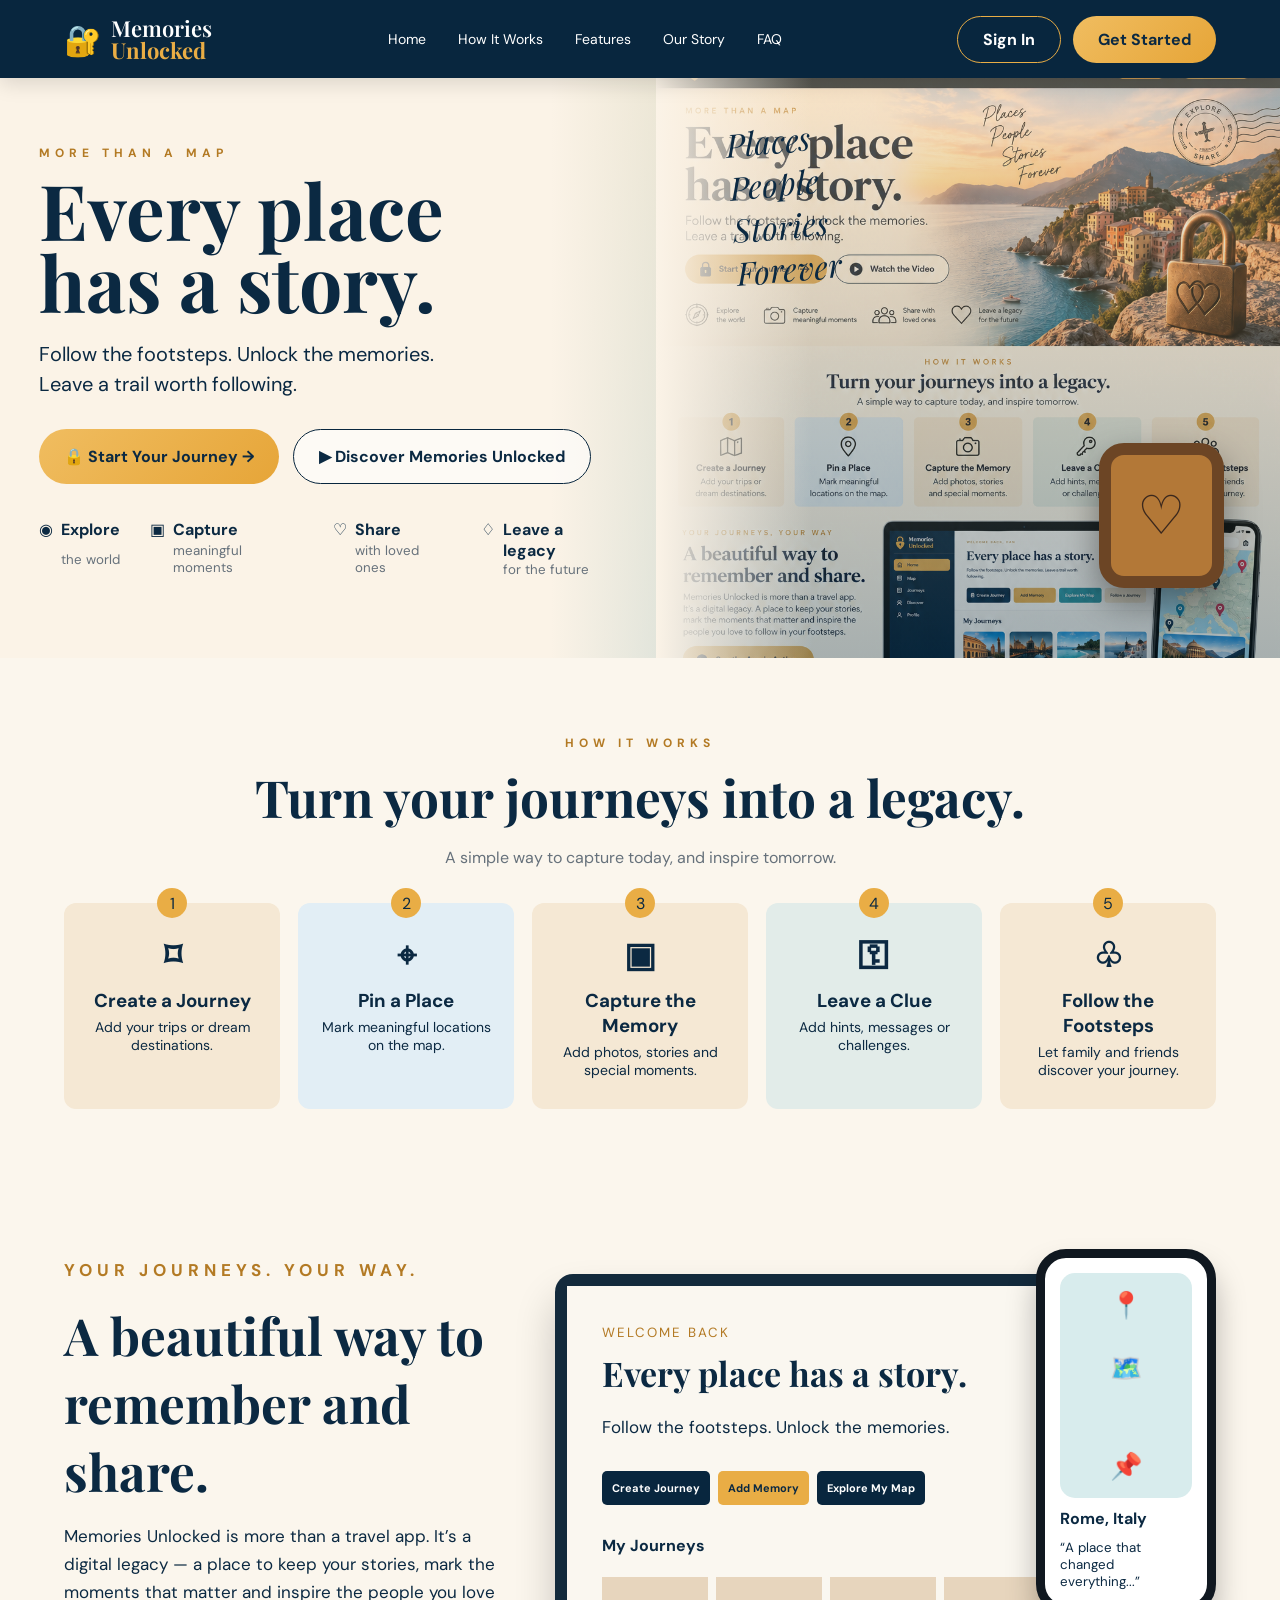
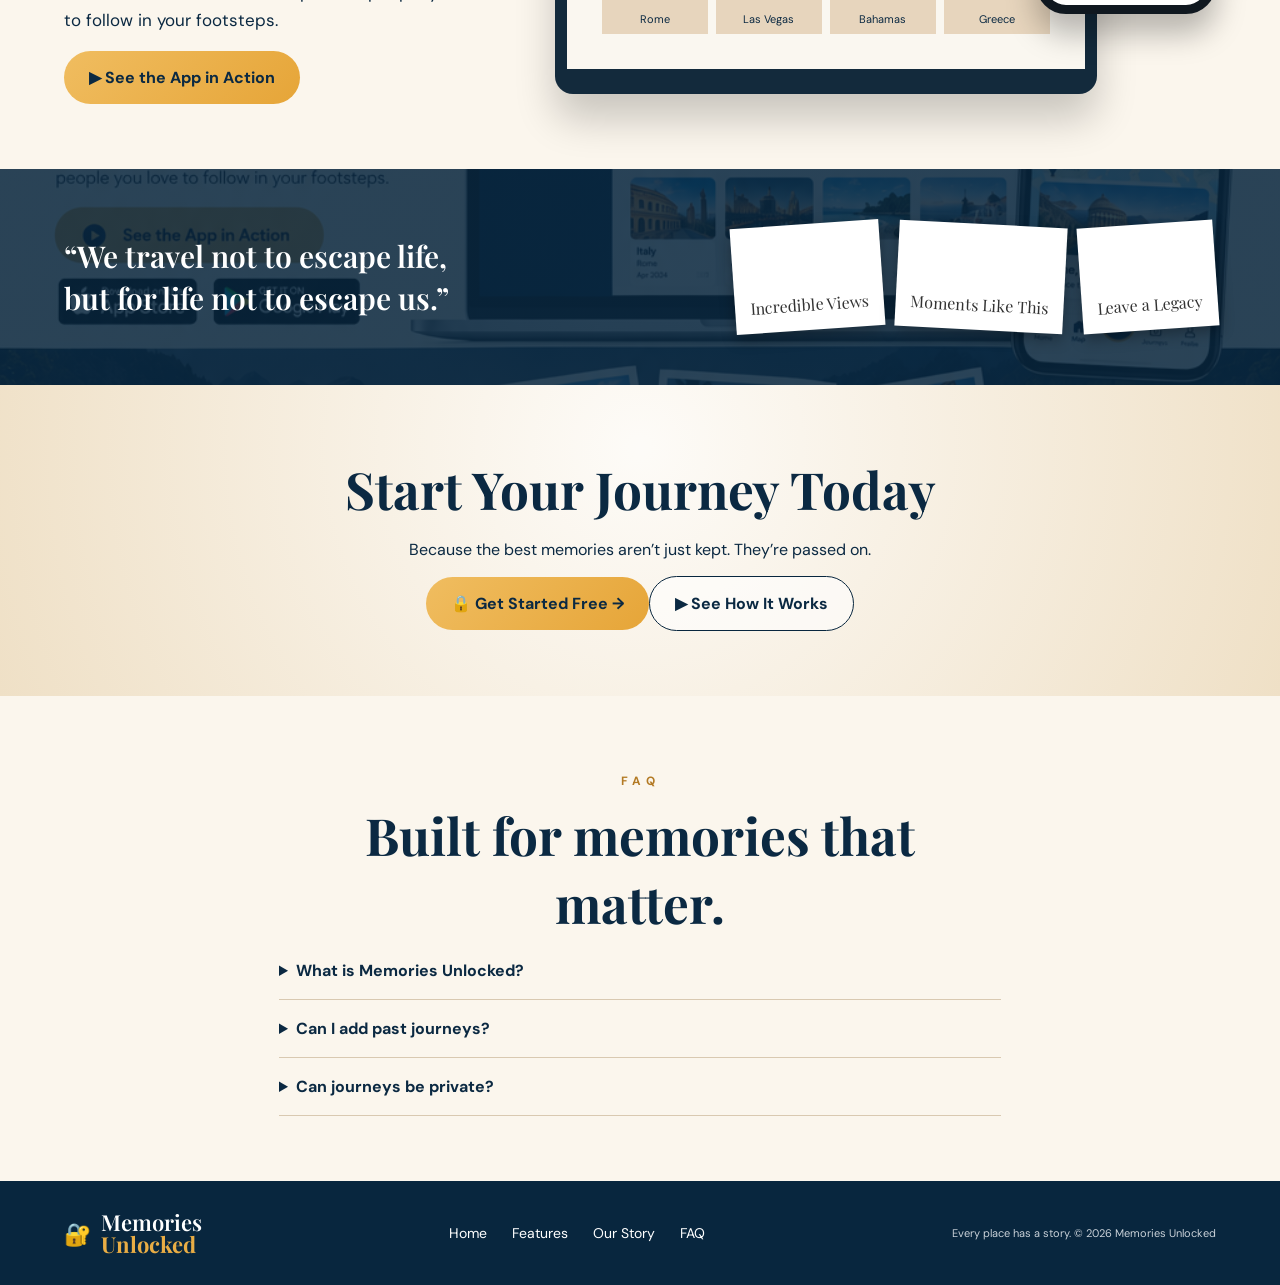
==== index.html @ 0fbb4938 "Restore stable website while final redesign is rebuilt safely" ====
<!doctype html><html lang="en"><head><meta charset="utf-8"><meta name="viewport" content="width=device-width,initial-scale=1"><title>Memories Unlocked — Every place has a story</title><meta name="description" content="Turn journeys into a legacy. Pin meaningful places, preserve memories and leave a trail worth following."><link rel="preconnect" href="https://fonts.googleapis.com"><link rel="preconnect" href="https://fonts.gstatic.com" crossorigin><link href="https://fonts.googleapis.com/css2?family=DM+Sans:wght@400;500;600;700&family=Playfair+Display:wght@600;700&display=swap" rel="stylesheet"><link rel="stylesheet" href="styles.css"></head><body>
<header><a class="brand" href="#home"><span class="lock">🔐</span><span>Memories <b>Unlocked</b></span></a><button class="menu" aria-label="Open menu">☰</button><nav><a href="#home">Home</a><a href="#how">How It Works</a><a href="#features">Features</a><a href="#story">Our Story</a><a href="#faq">FAQ</a></nav><div class="actions"><a class="btn ghost" href="https://memories-unlocked.vercel.app/">Sign In</a><a class="btn gold" href="https://memories-unlocked.vercel.app/">Get Started</a></div></header>
<main id="home"><section class="hero"><div class="heroCopy"><p class="eyebrow">MORE THAN A MAP</p><h1>Every place<br>has a story.</h1><p class="lead">Follow the footsteps. Unlock the memories.<br>Leave a trail worth following.</p><div class="heroBtns"><a class="btn gold big" href="https://memories-unlocked.vercel.app/">🔒 Start Your Journey →</a><a class="btn light big" href="#how">▶ Discover Memories Unlocked</a></div><div class="benefits"><span>◉ <b>Explore</b><small>the world</small></span><span>▣ <b>Capture</b><small>meaningful moments</small></span><span>♡ <b>Share</b><small>with loved ones</small></span><span>♢ <b>Leave a legacy</b><small>for the future</small></span></div></div><div class="heroVisual"><div class="script">Places<br>People<br>Stories<br>Forever</div><div class="padlock">♡</div></div></section>
<section id="how" class="section how"><p class="eyebrow">HOW IT WORKS</p><h2>Turn your journeys into a legacy.</h2><p class="sub">A simple way to capture today, and inspire tomorrow.</p><div class="steps"><article><i>1</i><strong>⌑</strong><h3>Create a Journey</h3><p>Add your trips or dream destinations.</p></article><article><i>2</i><strong>⌖</strong><h3>Pin a Place</h3><p>Mark meaningful locations on the map.</p></article><article><i>3</i><strong>▣</strong><h3>Capture the Memory</h3><p>Add photos, stories and special moments.</p></article><article><i>4</i><strong>⚿</strong><h3>Leave a Clue</h3><p>Add hints, messages or challenges.</p></article><article><i>5</i><strong>♧</strong><h3>Follow the Footsteps</h3><p>Let family and friends discover your journey.</p></article></div></section>
<section id="features" class="section showcase"><div><p class="eyebrow">YOUR JOURNEYS. YOUR WAY.</p><h2>A beautiful way to<br>remember and share.</h2><p>Memories Unlocked is more than a travel app. It’s a digital legacy — a place to keep your stories, mark the moments that matter and inspire the people you love to follow in your footsteps.</p><a class="btn gold big" href="https://memories-unlocked.vercel.app/">▶ See the App in Action</a></div><div class="devices" id="app"><div class="laptop"><div class="screen"><small>WELCOME BACK</small><h3>Every place has a story.</h3><p>Follow the footsteps. Unlock the memories.</p><div class="quick"><b>Create Journey</b><b>Add Memory</b><b>Explore My Map</b></div><h4>My Journeys</h4><div class="journeys"><span>Rome</span><span>Las Vegas</span><span>Bahamas</span><span>Greece</span></div></div></div><div class="phone"><div class="map">📍<br><span>🗺️</span><br>📌</div><b>Rome, Italy</b><small>“A place that changed everything...”</small></div></div></section>
<section id="story" class="quote"><blockquote>“We travel not to escape life,<br>but for life not to escape us.”</blockquote><div class="polaroids"><span>Incredible Views</span><span>Moments Like This</span><span>Leave a Legacy</span></div></section>
<section id="start" class="section final"><h2>Start Your Journey Today</h2><p>Because the best memories aren’t just kept. They’re passed on.</p><div><a class="btn gold big" href="https://memories-unlocked.vercel.app/">🔒 Get Started Free →</a><a class="btn light big" href="#how">▶ See How It Works</a></div></section>
<section id="faq" class="section faq"><p class="eyebrow">FAQ</p><h2>Built for memories that matter.</h2><details><summary>What is Memories Unlocked?</summary><p>A digital legacy and travel-memory experience for recording journeys, meaningful locations, stories and clues that loved ones can follow later.</p></details><details><summary>Can I add past journeys?</summary><p>Yes. The product is being designed to let you backdate journeys and preserve memories from places you have already visited.</p></details><details><summary>Can journeys be private?</summary><p>Privacy and family sharing are part of the product roadmap, with private, shared and legacy journeys planned.</p></details></section></main>
<footer><a class="brand" href="#home"><span>🔐</span><span>Memories <b>Unlocked</b></span></a><div><a href="#home">Home</a><a href="#features">Features</a><a href="#story">Our Story</a><a href="#faq">FAQ</a></div><small>Every place has a story. © 2026 Memories Unlocked</small></footer><script src="script.js"></script></body></html>
---- styles.css ----
:root{--navy:#08263e;--navy2:#061c2e;--gold:#e9ad45;--cream:#fbf6ed;--ink:#0b2942;--muted:#66717b}*{box-sizing:border-box}html{scroll-behavior:smooth}body{margin:0;font-family:'DM Sans',sans-serif;color:var(--ink);background:var(--cream)}header{height:78px;background:var(--navy);color:white;display:flex;align-items:center;padding:0 5%;gap:40px;position:sticky;top:0;z-index:20;box-shadow:0 5px 20px #0002}.brand{display:flex;align-items:center;gap:10px;color:white;text-decoration:none;font:600 22px 'Playfair Display',serif;line-height:1}.brand b{display:block;color:var(--gold)}.lock{font-size:30px}nav{display:flex;gap:32px;margin:auto}nav a,footer a{color:white;text-decoration:none;font-size:14px}.actions{display:flex;gap:12px}.btn{display:inline-flex;align-items:center;justify-content:center;border-radius:999px;padding:12px 25px;text-decoration:none;font-weight:700;color:var(--ink);border:1px solid var(--navy);transition:.2s}.btn:hover{transform:translateY(-2px);box-shadow:0 8px 20px #0002}.gold{background:linear-gradient(135deg,#f0bd60,#e6a538);border:0}.ghost{color:white;border-color:var(--gold)}.light{background:#fff9;border-color:var(--navy)}.big{padding:16px 25px}.menu{display:none}.hero{min-height:580px;display:grid;grid-template-columns:1.05fr 1fr;background:linear-gradient(90deg,#fbf3e7 0%,#fbf3e7 43%,transparent 67%),linear-gradient(135deg,#f7d9a7,#8fc2d5);overflow:hidden}.heroCopy{padding:55px 6%;z-index:2}.eyebrow{letter-spacing:5px;font-size:12px;font-weight:700;color:#b37a24}.hero h1{font:700 clamp(55px,6vw,92px)/.94 'Playfair Display',serif;margin:10px 0 22px}.lead{font-size:20px;line-height:1.5}.heroBtns{display:flex;gap:14px;margin:30px 0}.benefits{display:flex;gap:30px;margin-top:35px}.benefits span{display:grid;grid-template-columns:auto auto;gap:0 8px}.benefits small{grid-column:2;color:var(--muted)}.heroVisual{position:relative;background:linear-gradient(#f6c98a55,#072b3c55),url('design-reference.png') center 9%/cover no-repeat;min-height:580px}.heroVisual:after{content:'';position:absolute;inset:0;background:linear-gradient(90deg,#fbf3e7 0%,transparent 25%)}.script{position:absolute;z-index:2;top:40px;left:12%;font:italic 32px 'Playfair Display',serif;transform:rotate(-5deg)}.padlock{position:absolute;z-index:3;right:9%;bottom:12%;width:125px;height:145px;border:12px solid #6c4525;border-radius:25px;background:#b37837;display:grid;place-items:center;font-size:54px;color:#3b281d;box-shadow:0 15px 35px #0006}.section{padding:65px 5%;text-align:center}.section h2{font:700 clamp(35px,4vw,52px) 'Playfair Display',serif;margin:5px 0}.sub{color:var(--muted)}.steps{display:grid;grid-template-columns:repeat(5,1fr);gap:18px;margin-top:35px}.steps article{position:relative;padding:30px 20px;background:#f5e8d4;border-radius:12px;min-height:185px}.steps article:nth-child(2){background:#e2eef5}.steps article:nth-child(4){background:#e2ece9}.steps i{position:absolute;top:-15px;left:calc(50% - 15px);background:var(--gold);border-radius:50%;width:30px;height:30px;display:grid;place-items:center;font-style:normal}.steps strong{font-size:34px}.steps h3{margin:10px 0 5px}.steps p{margin:0;font-size:14px}.showcase{display:grid;grid-template-columns:.8fr 1.2fr;gap:50px;text-align:left;align-items:center}.showcase p{font-size:17px;line-height:1.65}.devices{position:relative;min-height:430px}.laptop{background:#132a3c;padding:12px 12px 25px;border-radius:18px;width:82%;margin-top:25px;box-shadow:0 25px 40px #0003}.screen{background:#faf7f0;min-height:340px;padding:35px}.screen small{color:#b37a24;letter-spacing:2px}.screen h3{font:700 34px 'Playfair Display',serif;margin:8px 0}.quick{display:flex;gap:8px;margin:30px 0}.quick b{padding:10px;background:var(--navy);color:white;border-radius:5px;font-size:11px}.quick b:nth-child(2){background:var(--gold);color:var(--ink)}.journeys{display:grid;grid-template-columns:repeat(4,1fr);gap:8px}.journeys span{background:#e7d5bd;padding:35px 5px 8px;text-align:center;font-size:11px}.phone{position:absolute;right:0;top:0;width:180px;height:365px;border:9px solid #101820;border-radius:30px;background:white;padding:15px;box-shadow:0 20px 30px #0004;display:flex;flex-direction:column;gap:10px}.map{flex:1;background:#d8eced;display:grid;place-items:center;font-size:26px;border-radius:15px}.quote{background:linear-gradient(#08263edb,#08263edb),url('design-reference.png') center 70%/cover;color:white;padding:55px 5%;display:flex;align-items:center;justify-content:space-between}.quote blockquote{font:600 30px/1.4 'Playfair Display',serif;margin:0}.polaroids{display:flex;gap:15px}.polaroids span{background:#fff;color:#333;padding:70px 15px 15px;transform:rotate(-4deg);box-shadow:0 5px 15px #0005;font-family:'Playfair Display',serif}.polaroids span:nth-child(2){transform:rotate(3deg)}.final{background:radial-gradient(circle at 50% 20%,#fff9,#efe0c6)}.faq{max-width:850px;margin:auto}.faq details{text-align:left;border-bottom:1px solid #d9c9b1;padding:18px 0}.faq summary{font-weight:700;cursor:pointer}footer{background:var(--navy);padding:30px 5%;display:flex;align-items:center;justify-content:space-between;color:#c9d1d8}footer div{display:flex;gap:25px}footer small{font-size:11px}@media(max-width:900px){nav,.actions{display:none}.menu{display:block;margin-left:auto;background:none;border:0;color:white;font-size:25px}.hero{grid-template-columns:1fr}.heroCopy{padding:45px 7%}.heroVisual{min-height:350px}.benefits{display:grid;grid-template-columns:1fr 1fr}.steps{grid-template-columns:1fr 1fr}.showcase{grid-template-columns:1fr}.devices{margin-top:25px}.quote{display:block}.polaroids{margin-top:30px;overflow:hidden}footer{gap:25px;flex-direction:column;text-align:center}}@media(max-width:560px){header{height:68px}.brand{font-size:18px}.hero h1{font-size:52px}.heroBtns{flex-direction:column}.benefits{grid-template-columns:1fr}.steps{grid-template-columns:1fr}.devices{min-height:340px}.laptop{width:100%}.screen{padding:20px;min-height:290px}.screen h3{font-size:25px}.phone{display:none}.quick{flex-wrap:wrap}.quote blockquote{font-size:24px}.polaroids span{padding:45px 8px 10px;font-size:12px}footer div{flex-wrap:wrap;justify-content:center}}
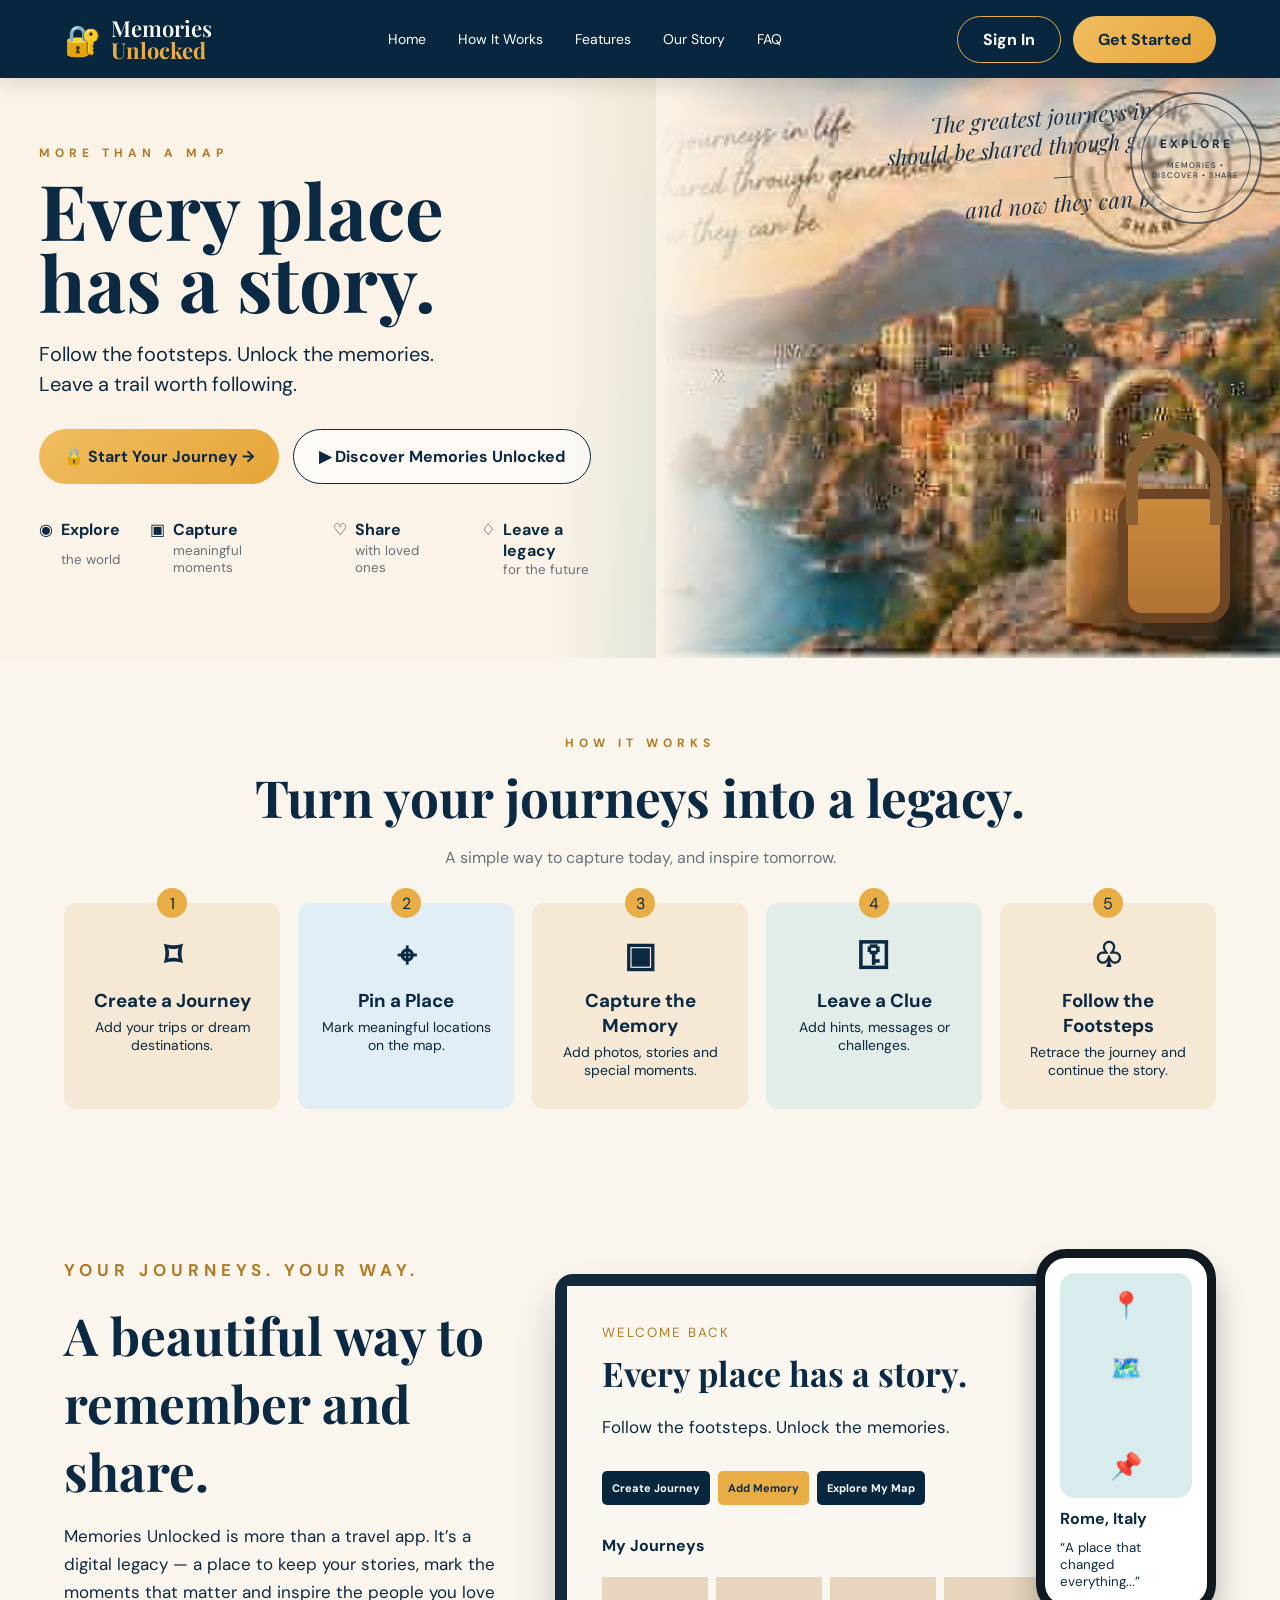
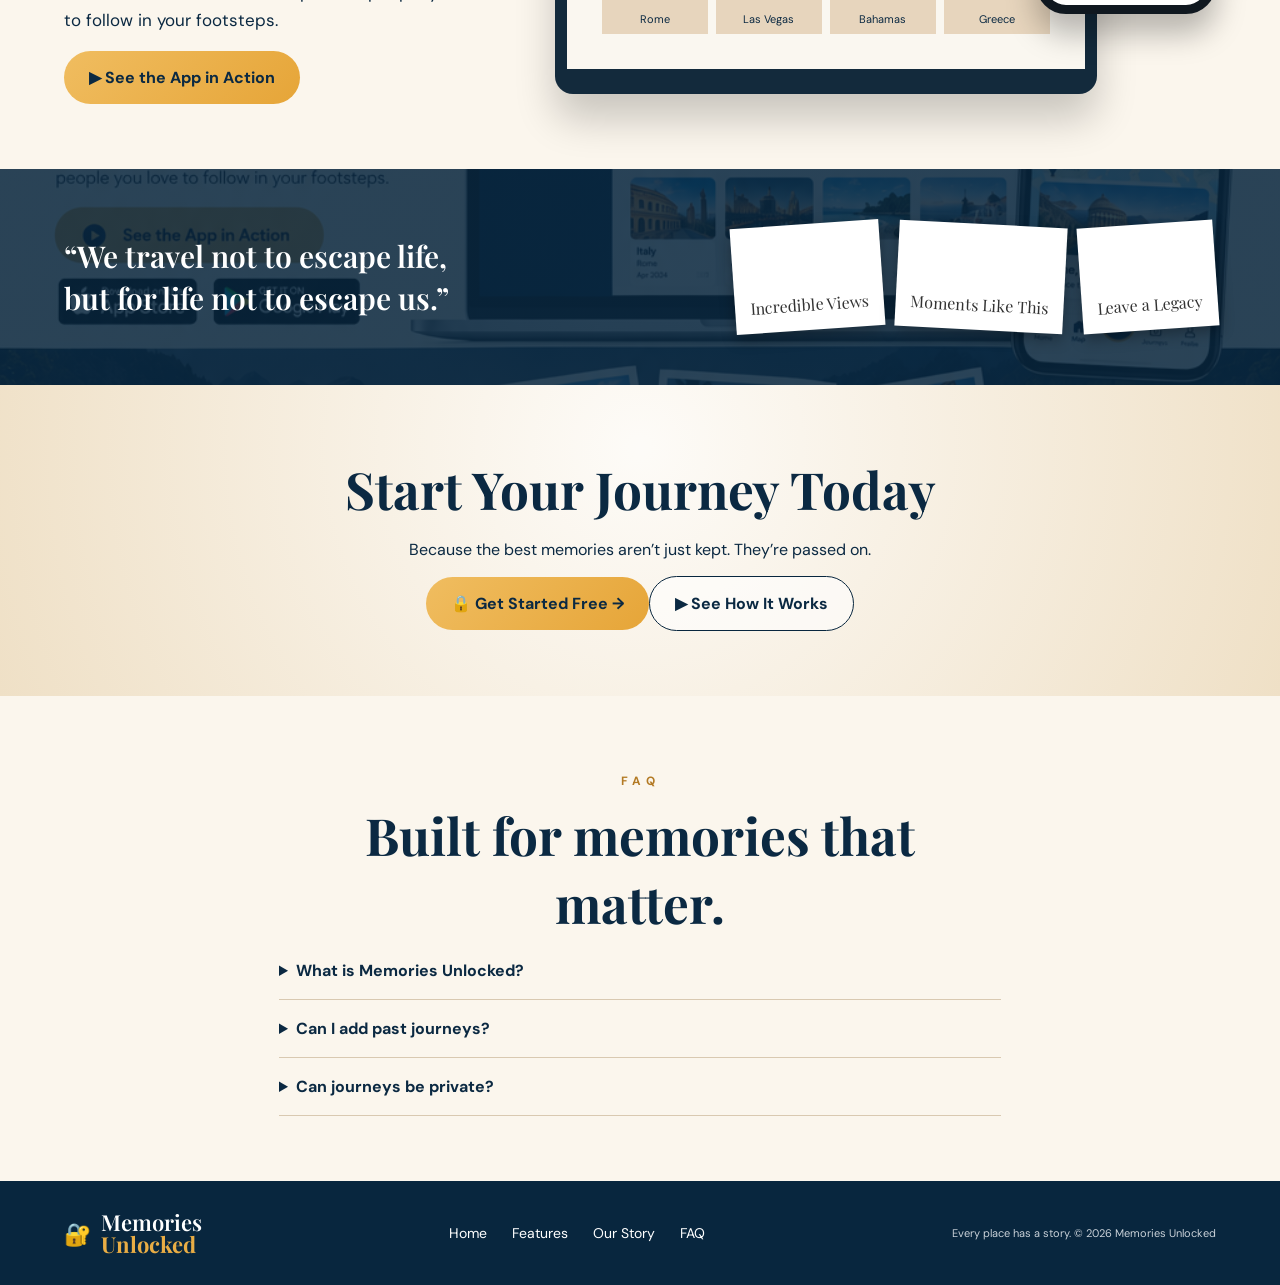
==== commit 5b68d574: "Build approved final-site preview with clean scenic hero" ====
--- a/index.html
+++ b/index.html
@@ -1,7 +1,7 @@
 <!doctype html><html lang="en"><head><meta charset="utf-8"><meta name="viewport" content="width=device-width,initial-scale=1"><title>Memories Unlocked — Every place has a story</title><meta name="description" content="Turn journeys into a legacy. Pin meaningful places, preserve memories and leave a trail worth following."><link rel="preconnect" href="https://fonts.googleapis.com"><link rel="preconnect" href="https://fonts.gstatic.com" crossorigin><link href="https://fonts.googleapis.com/css2?family=DM+Sans:wght@400;500;600;700&family=Playfair+Display:wght@600;700&display=swap" rel="stylesheet"><link rel="stylesheet" href="styles.css"></head><body>
 <header><a class="brand" href="#home"><span class="lock">🔐</span><span>Memories <b>Unlocked</b></span></a><button class="menu" aria-label="Open menu">☰</button><nav><a href="#home">Home</a><a href="#how">How It Works</a><a href="#features">Features</a><a href="#story">Our Story</a><a href="#faq">FAQ</a></nav><div class="actions"><a class="btn ghost" href="https://memories-unlocked.vercel.app/">Sign In</a><a class="btn gold" href="https://memories-unlocked.vercel.app/">Get Started</a></div></header>
-<main id="home"><section class="hero"><div class="heroCopy"><p class="eyebrow">MORE THAN A MAP</p><h1>Every place<br>has a story.</h1><p class="lead">Follow the footsteps. Unlock the memories.<br>Leave a trail worth following.</p><div class="heroBtns"><a class="btn gold big" href="https://memories-unlocked.vercel.app/">🔒 Start Your Journey →</a><a class="btn light big" href="#how">▶ Discover Memories Unlocked</a></div><div class="benefits"><span>◉ <b>Explore</b><small>the world</small></span><span>▣ <b>Capture</b><small>meaningful moments</small></span><span>♡ <b>Share</b><small>with loved ones</small></span><span>♢ <b>Leave a legacy</b><small>for the future</small></span></div></div><div class="heroVisual"><div class="script">Places<br>People<br>Stories<br>Forever</div><div class="padlock">♡</div></div></section>
-<section id="how" class="section how"><p class="eyebrow">HOW IT WORKS</p><h2>Turn your journeys into a legacy.</h2><p class="sub">A simple way to capture today, and inspire tomorrow.</p><div class="steps"><article><i>1</i><strong>⌑</strong><h3>Create a Journey</h3><p>Add your trips or dream destinations.</p></article><article><i>2</i><strong>⌖</strong><h3>Pin a Place</h3><p>Mark meaningful locations on the map.</p></article><article><i>3</i><strong>▣</strong><h3>Capture the Memory</h3><p>Add photos, stories and special moments.</p></article><article><i>4</i><strong>⚿</strong><h3>Leave a Clue</h3><p>Add hints, messages or challenges.</p></article><article><i>5</i><strong>♧</strong><h3>Follow the Footsteps</h3><p>Let family and friends discover your journey.</p></article></div></section>
+<main id="home"><section class="hero"><div class="heroCopy"><p class="eyebrow">MORE THAN A MAP</p><h1>Every place<br>has a story.</h1><p class="lead">Follow the footsteps. Unlock the memories.<br>Leave a trail worth following.</p><div class="heroBtns"><a class="btn gold big" href="https://memories-unlocked.vercel.app/">🔒 Start Your Journey →</a><a class="btn light big" href="#how">▶ Discover Memories Unlocked</a></div><div class="benefits"><span>◉ <b>Explore</b><small>the world</small></span><span>▣ <b>Capture</b><small>meaningful moments</small></span><span>♡ <b>Share</b><small>with loved ones</small></span><span>♢ <b>Leave a legacy</b><small>for the future</small></span></div></div><div class="heroVisual"><div class="script">The greatest journeys in life<br>should be shared through generations —<br>and now they can be.</div><div class="stamp" aria-hidden="true"><span>EXPLORE</span><small>MEMORIES • DISCOVER • SHARE</small></div><div class="padlock" aria-hidden="true"></div></div></section>
+<section id="how" class="section how"><p class="eyebrow">HOW IT WORKS</p><h2>Turn your journeys into a legacy.</h2><p class="sub">A simple way to capture today, and inspire tomorrow.</p><div class="steps"><article><i>1</i><strong>⌑</strong><h3>Create a Journey</h3><p>Add your trips or dream destinations.</p></article><article><i>2</i><strong>⌖</strong><h3>Pin a Place</h3><p>Mark meaningful locations on the map.</p></article><article><i>3</i><strong>▣</strong><h3>Capture the Memory</h3><p>Add photos, stories and special moments.</p></article><article><i>4</i><strong>⚿</strong><h3>Leave a Clue</h3><p>Add hints, messages or challenges.</p></article><article><i>5</i><strong>♧</strong><h3>Follow the Footsteps</h3><p>Retrace the journey and continue the story.</p></article></div></section>
 <section id="features" class="section showcase"><div><p class="eyebrow">YOUR JOURNEYS. YOUR WAY.</p><h2>A beautiful way to<br>remember and share.</h2><p>Memories Unlocked is more than a travel app. It’s a digital legacy — a place to keep your stories, mark the moments that matter and inspire the people you love to follow in your footsteps.</p><a class="btn gold big" href="https://memories-unlocked.vercel.app/">▶ See the App in Action</a></div><div class="devices" id="app"><div class="laptop"><div class="screen"><small>WELCOME BACK</small><h3>Every place has a story.</h3><p>Follow the footsteps. Unlock the memories.</p><div class="quick"><b>Create Journey</b><b>Add Memory</b><b>Explore My Map</b></div><h4>My Journeys</h4><div class="journeys"><span>Rome</span><span>Las Vegas</span><span>Bahamas</span><span>Greece</span></div></div></div><div class="phone"><div class="map">📍<br><span>🗺️</span><br>📌</div><b>Rome, Italy</b><small>“A place that changed everything...”</small></div></div></section>
 <section id="story" class="quote"><blockquote>“We travel not to escape life,<br>but for life not to escape us.”</blockquote><div class="polaroids"><span>Incredible Views</span><span>Moments Like This</span><span>Leave a Legacy</span></div></section>
 <section id="start" class="section final"><h2>Start Your Journey Today</h2><p>Because the best memories aren’t just kept. They’re passed on.</p><div><a class="btn gold big" href="https://memories-unlocked.vercel.app/">🔒 Get Started Free →</a><a class="btn light big" href="#how">▶ See How It Works</a></div></section>
--- a/styles.css
+++ b/styles.css
@@ -1 +1 @@
-:root{--navy:#08263e;--navy2:#061c2e;--gold:#e9ad45;--cream:#fbf6ed;--ink:#0b2942;--muted:#66717b}*{box-sizing:border-box}html{scroll-behavior:smooth}body{margin:0;font-family:'DM Sans',sans-serif;color:var(--ink);background:var(--cream)}header{height:78px;background:var(--navy);color:white;display:flex;align-items:center;padding:0 5%;gap:40px;position:sticky;top:0;z-index:20;box-shadow:0 5px 20px #0002}.brand{display:flex;align-items:center;gap:10px;color:white;text-decoration:none;font:600 22px 'Playfair Display',serif;line-height:1}.brand b{display:block;color:var(--gold)}.lock{font-size:30px}nav{display:flex;gap:32px;margin:auto}nav a,footer a{color:white;text-decoration:none;font-size:14px}.actions{display:flex;gap:12px}.btn{display:inline-flex;align-items:center;justify-content:center;border-radius:999px;padding:12px 25px;text-decoration:none;font-weight:700;color:var(--ink);border:1px solid var(--navy);transition:.2s}.btn:hover{transform:translateY(-2px);box-shadow:0 8px 20px #0002}.gold{background:linear-gradient(135deg,#f0bd60,#e6a538);border:0}.ghost{color:white;border-color:var(--gold)}.light{background:#fff9;border-color:var(--navy)}.big{padding:16px 25px}.menu{display:none}.hero{min-height:580px;display:grid;grid-template-columns:1.05fr 1fr;background:linear-gradient(90deg,#fbf3e7 0%,#fbf3e7 43%,transparent 67%),linear-gradient(135deg,#f7d9a7,#8fc2d5);overflow:hidden}.heroCopy{padding:55px 6%;z-index:2}.eyebrow{letter-spacing:5px;font-size:12px;font-weight:700;color:#b37a24}.hero h1{font:700 clamp(55px,6vw,92px)/.94 'Playfair Display',serif;margin:10px 0 22px}.lead{font-size:20px;line-height:1.5}.heroBtns{display:flex;gap:14px;margin:30px 0}.benefits{display:flex;gap:30px;margin-top:35px}.benefits span{display:grid;grid-template-columns:auto auto;gap:0 8px}.benefits small{grid-column:2;color:var(--muted)}.heroVisual{position:relative;background:linear-gradient(#f6c98a55,#072b3c55),url('design-reference.png') center 9%/cover no-repeat;min-height:580px}.heroVisual:after{content:'';position:absolute;inset:0;background:linear-gradient(90deg,#fbf3e7 0%,transparent 25%)}.script{position:absolute;z-index:2;top:40px;left:12%;font:italic 32px 'Playfair Display',serif;transform:rotate(-5deg)}.padlock{position:absolute;z-index:3;right:9%;bottom:12%;width:125px;height:145px;border:12px solid #6c4525;border-radius:25px;background:#b37837;display:grid;place-items:center;font-size:54px;color:#3b281d;box-shadow:0 15px 35px #0006}.section{padding:65px 5%;text-align:center}.section h2{font:700 clamp(35px,4vw,52px) 'Playfair Display',serif;margin:5px 0}.sub{color:var(--muted)}.steps{display:grid;grid-template-columns:repeat(5,1fr);gap:18px;margin-top:35px}.steps article{position:relative;padding:30px 20px;background:#f5e8d4;border-radius:12px;min-height:185px}.steps article:nth-child(2){background:#e2eef5}.steps article:nth-child(4){background:#e2ece9}.steps i{position:absolute;top:-15px;left:calc(50% - 15px);background:var(--gold);border-radius:50%;width:30px;height:30px;display:grid;place-items:center;font-style:normal}.steps strong{font-size:34px}.steps h3{margin:10px 0 5px}.steps p{margin:0;font-size:14px}.showcase{display:grid;grid-template-columns:.8fr 1.2fr;gap:50px;text-align:left;align-items:center}.showcase p{font-size:17px;line-height:1.65}.devices{position:relative;min-height:430px}.laptop{background:#132a3c;padding:12px 12px 25px;border-radius:18px;width:82%;margin-top:25px;box-shadow:0 25px 40px #0003}.screen{background:#faf7f0;min-height:340px;padding:35px}.screen small{color:#b37a24;letter-spacing:2px}.screen h3{font:700 34px 'Playfair Display',serif;margin:8px 0}.quick{display:flex;gap:8px;margin:30px 0}.quick b{padding:10px;background:var(--navy);color:white;border-radius:5px;font-size:11px}.quick b:nth-child(2){background:var(--gold);color:var(--ink)}.journeys{display:grid;grid-template-columns:repeat(4,1fr);gap:8px}.journeys span{background:#e7d5bd;padding:35px 5px 8px;text-align:center;font-size:11px}.phone{position:absolute;right:0;top:0;width:180px;height:365px;border:9px solid #101820;border-radius:30px;background:white;padding:15px;box-shadow:0 20px 30px #0004;display:flex;flex-direction:column;gap:10px}.map{flex:1;background:#d8eced;display:grid;place-items:center;font-size:26px;border-radius:15px}.quote{background:linear-gradient(#08263edb,#08263edb),url('design-reference.png') center 70%/cover;color:white;padding:55px 5%;display:flex;align-items:center;justify-content:space-between}.quote blockquote{font:600 30px/1.4 'Playfair Display',serif;margin:0}.polaroids{display:flex;gap:15px}.polaroids span{background:#fff;color:#333;padding:70px 15px 15px;transform:rotate(-4deg);box-shadow:0 5px 15px #0005;font-family:'Playfair Display',serif}.polaroids span:nth-child(2){transform:rotate(3deg)}.final{background:radial-gradient(circle at 50% 20%,#fff9,#efe0c6)}.faq{max-width:850px;margin:auto}.faq details{text-align:left;border-bottom:1px solid #d9c9b1;padding:18px 0}.faq summary{font-weight:700;cursor:pointer}footer{background:var(--navy);padding:30px 5%;display:flex;align-items:center;justify-content:space-between;color:#c9d1d8}footer div{display:flex;gap:25px}footer small{font-size:11px}@media(max-width:900px){nav,.actions{display:none}.menu{display:block;margin-left:auto;background:none;border:0;color:white;font-size:25px}.hero{grid-template-columns:1fr}.heroCopy{padding:45px 7%}.heroVisual{min-height:350px}.benefits{display:grid;grid-template-columns:1fr 1fr}.steps{grid-template-columns:1fr 1fr}.showcase{grid-template-columns:1fr}.devices{margin-top:25px}.quote{display:block}.polaroids{margin-top:30px;overflow:hidden}footer{gap:25px;flex-direction:column;text-align:center}}@media(max-width:560px){header{height:68px}.brand{font-size:18px}.hero h1{font-size:52px}.heroBtns{flex-direction:column}.benefits{grid-template-columns:1fr}.steps{grid-template-columns:1fr}.devices{min-height:340px}.laptop{width:100%}.screen{padding:20px;min-height:290px}.screen h3{font-size:25px}.phone{display:none}.quick{flex-wrap:wrap}.quote blockquote{font-size:24px}.polaroids span{padding:45px 8px 10px;font-size:12px}footer div{flex-wrap:wrap;justify-content:center}}
+:root{--navy:#08263e;--navy2:#061c2e;--gold:#e9ad45;--cream:#fbf6ed;--ink:#0b2942;--muted:#66717b}*{box-sizing:border-box}html{scroll-behavior:smooth}body{margin:0;font-family:'DM Sans',sans-serif;color:var(--ink);background:var(--cream)}header{height:78px;background:var(--navy);color:white;display:flex;align-items:center;padding:0 5%;gap:40px;position:sticky;top:0;z-index:20;box-shadow:0 5px 20px #0002}.brand{display:flex;align-items:center;gap:10px;color:white;text-decoration:none;font:600 22px 'Playfair Display',serif;line-height:1}.brand b{display:block;color:var(--gold)}.lock{font-size:30px}nav{display:flex;gap:32px;margin:auto}nav a,footer a{color:white;text-decoration:none;font-size:14px}.actions{display:flex;gap:12px}.btn{display:inline-flex;align-items:center;justify-content:center;border-radius:999px;padding:12px 25px;text-decoration:none;font-weight:700;color:var(--ink);border:1px solid var(--navy);transition:.2s}.btn:hover{transform:translateY(-2px);box-shadow:0 8px 20px #0002}.gold{background:linear-gradient(135deg,#f0bd60,#e6a538);border:0}.ghost{color:white;border-color:var(--gold)}.light{background:#fff9;border-color:var(--navy)}.big{padding:16px 25px}.menu{display:none}.hero{min-height:580px;display:grid;grid-template-columns:1.05fr 1fr;background:linear-gradient(90deg,#fbf3e7 0%,#fbf3e7 43%,transparent 67%),linear-gradient(135deg,#f7d9a7,#8fc2d5);overflow:hidden}.heroCopy{padding:55px 6%;z-index:2}.eyebrow{letter-spacing:5px;font-size:12px;font-weight:700;color:#b37a24}.hero h1{font:700 clamp(55px,6vw,92px)/.94 'Playfair Display',serif;margin:10px 0 22px}.lead{font-size:20px;line-height:1.5}.heroBtns{display:flex;gap:14px;margin:30px 0}.benefits{display:flex;gap:30px;margin-top:35px}.benefits span{display:grid;grid-template-columns:auto auto;gap:0 8px}.benefits small{grid-column:2;color:var(--muted)}.heroVisual{position:relative;background:linear-gradient(#f6c98a22,#072b3c22),url('hero-scenic.jpg') center/cover no-repeat;min-height:580px}.heroVisual:after{content:'';position:absolute;inset:0;background:linear-gradient(90deg,#fbf3e7 0%,transparent 28%);pointer-events:none}.script{position:absolute;z-index:2;top:24px;left:42%;transform:translateX(-10%) rotate(-4deg);max-width:360px;font:italic 22px/1.32 'Playfair Display',serif;text-align:center;color:#1d2f42;text-shadow:0 1px 0 rgba(255,255,255,.34)}.stamp{position:absolute;z-index:2;top:14px;right:18px;width:132px;height:132px;border:2px solid rgba(24,37,52,.65);border-radius:50%;display:flex;flex-direction:column;align-items:center;justify-content:center;color:#1c2e3d;background:rgba(255,248,238,.24);backdrop-filter:blur(1px)}.stamp:before,.stamp:after{content:'';position:absolute;inset:9px;border:1px solid rgba(24,37,52,.45);border-radius:50%}.stamp span{font-size:12px;letter-spacing:3px;font-weight:700}.stamp small{font-size:8px;letter-spacing:1px;text-align:center;width:80%;line-height:1.25;margin-top:8px}.padlock{position:absolute;z-index:3;right:8%;bottom:6%;width:112px;height:134px;border:10px solid #6c4525;border-radius:24px;background:linear-gradient(180deg,#c9893b,#b17335);box-shadow:0 15px 35px #0005}.padlock:before{content:'';position:absolute;left:50%;transform:translateX(-50%);top:-68px;width:72px;height:82px;border:12px solid #8b6032;border-bottom:0;border-radius:46px 46px 0 0}.section{padding:65px 5%;text-align:center}.section h2{font:700 clamp(35px,4vw,52px) 'Playfair Display',serif;margin:5px 0}.sub{color:var(--muted)}.steps{display:grid;grid-template-columns:repeat(5,1fr);gap:18px;margin-top:35px}.steps article{position:relative;padding:30px 20px;background:#f5e8d4;border-radius:12px;min-height:185px}.steps article:nth-child(2){background:#e2eef5}.steps article:nth-child(4){background:#e2ece9}.steps i{position:absolute;top:-15px;left:calc(50% - 15px);background:var(--gold);border-radius:50%;width:30px;height:30px;display:grid;place-items:center;font-style:normal}.steps strong{font-size:34px}.steps h3{margin:10px 0 5px}.steps p{margin:0;font-size:14px}.showcase{display:grid;grid-template-columns:.8fr 1.2fr;gap:50px;text-align:left;align-items:center}.showcase p{font-size:17px;line-height:1.65}.devices{position:relative;min-height:430px}.laptop{background:#132a3c;padding:12px 12px 25px;border-radius:18px;width:82%;margin-top:25px;box-shadow:0 25px 40px #0003}.screen{background:#faf7f0;min-height:340px;padding:35px}.screen small{color:#b37a24;letter-spacing:2px}.screen h3{font:700 34px 'Playfair Display',serif;margin:8px 0}.quick{display:flex;gap:8px;margin:30px 0}.quick b{padding:10px;background:var(--navy);color:white;border-radius:5px;font-size:11px}.quick b:nth-child(2){background:var(--gold);color:var(--ink)}.journeys{display:grid;grid-template-columns:repeat(4,1fr);gap:8px}.journeys span{background:#e7d5bd;padding:35px 5px 8px;text-align:center;font-size:11px}.phone{position:absolute;right:0;top:0;width:180px;height:365px;border:9px solid #101820;border-radius:30px;background:white;padding:15px;box-shadow:0 20px 30px #0004;display:flex;flex-direction:column;gap:10px}.map{flex:1;background:#d8eced;display:grid;place-items:center;font-size:26px;border-radius:15px}.quote{background:linear-gradient(#08263edb,#08263edb),url('design-reference.png') center 70%/cover;color:white;padding:55px 5%;display:flex;align-items:center;justify-content:space-between}.quote blockquote{font:600 30px/1.4 'Playfair Display',serif;margin:0}.polaroids{display:flex;gap:15px}.polaroids span{background:#fff;color:#333;padding:70px 15px 15px;transform:rotate(-4deg);box-shadow:0 5px 15px #0005;font-family:'Playfair Display',serif}.polaroids span:nth-child(2){transform:rotate(3deg)}.final{background:radial-gradient(circle at 50% 20%,#fff9,#efe0c6)}.faq{max-width:850px;margin:auto}.faq details{text-align:left;border-bottom:1px solid #d9c9b1;padding:18px 0}.faq summary{font-weight:700;cursor:pointer}footer{background:var(--navy);padding:30px 5%;display:flex;align-items:center;justify-content:space-between;color:#c9d1d8}footer div{display:flex;gap:25px}footer small{font-size:11px}@media(max-width:900px){nav,.actions{display:none}.menu{display:block;margin-left:auto;background:none;border:0;color:white;font-size:25px}.hero{grid-template-columns:1fr}.heroCopy{padding:45px 7%}.heroVisual{min-height:380px}.heroVisual:after{background:linear-gradient(180deg,#fbf3e7 0%,transparent 22%)}.script{left:50%;top:18px;transform:translateX(-50%) rotate(-3deg);max-width:300px;font-size:19px}.stamp{top:18px;right:18px;width:106px;height:106px}.padlock{width:88px;height:106px;right:8%;bottom:8%}.padlock:before{top:-56px;width:58px;height:68px;border-width:10px}.benefits{display:grid;grid-template-columns:1fr 1fr}.steps{grid-template-columns:1fr 1fr}.showcase{grid-template-columns:1fr}.devices{margin-top:25px}.quote{display:block}.polaroids{margin-top:30px;overflow:hidden}footer{gap:25px;flex-direction:column;text-align:center}}@media(max-width:560px){header{height:68px}.brand{font-size:18px}.hero h1{font-size:52px}.heroBtns{flex-direction:column}.benefits{grid-template-columns:1fr}.steps{grid-template-columns:1fr}.devices{min-height:340px}.laptop{width:100%}.screen{padding:20px;min-height:290px}.screen h3{font-size:25px}.phone{display:none}.quick{flex-wrap:wrap}.quote blockquote{font-size:24px}.polaroids span{padding:45px 8px 10px;font-size:12px}footer div{flex-wrap:wrap;justify-content:center}.script{max-width:250px;font-size:16px}.stamp{display:none}}
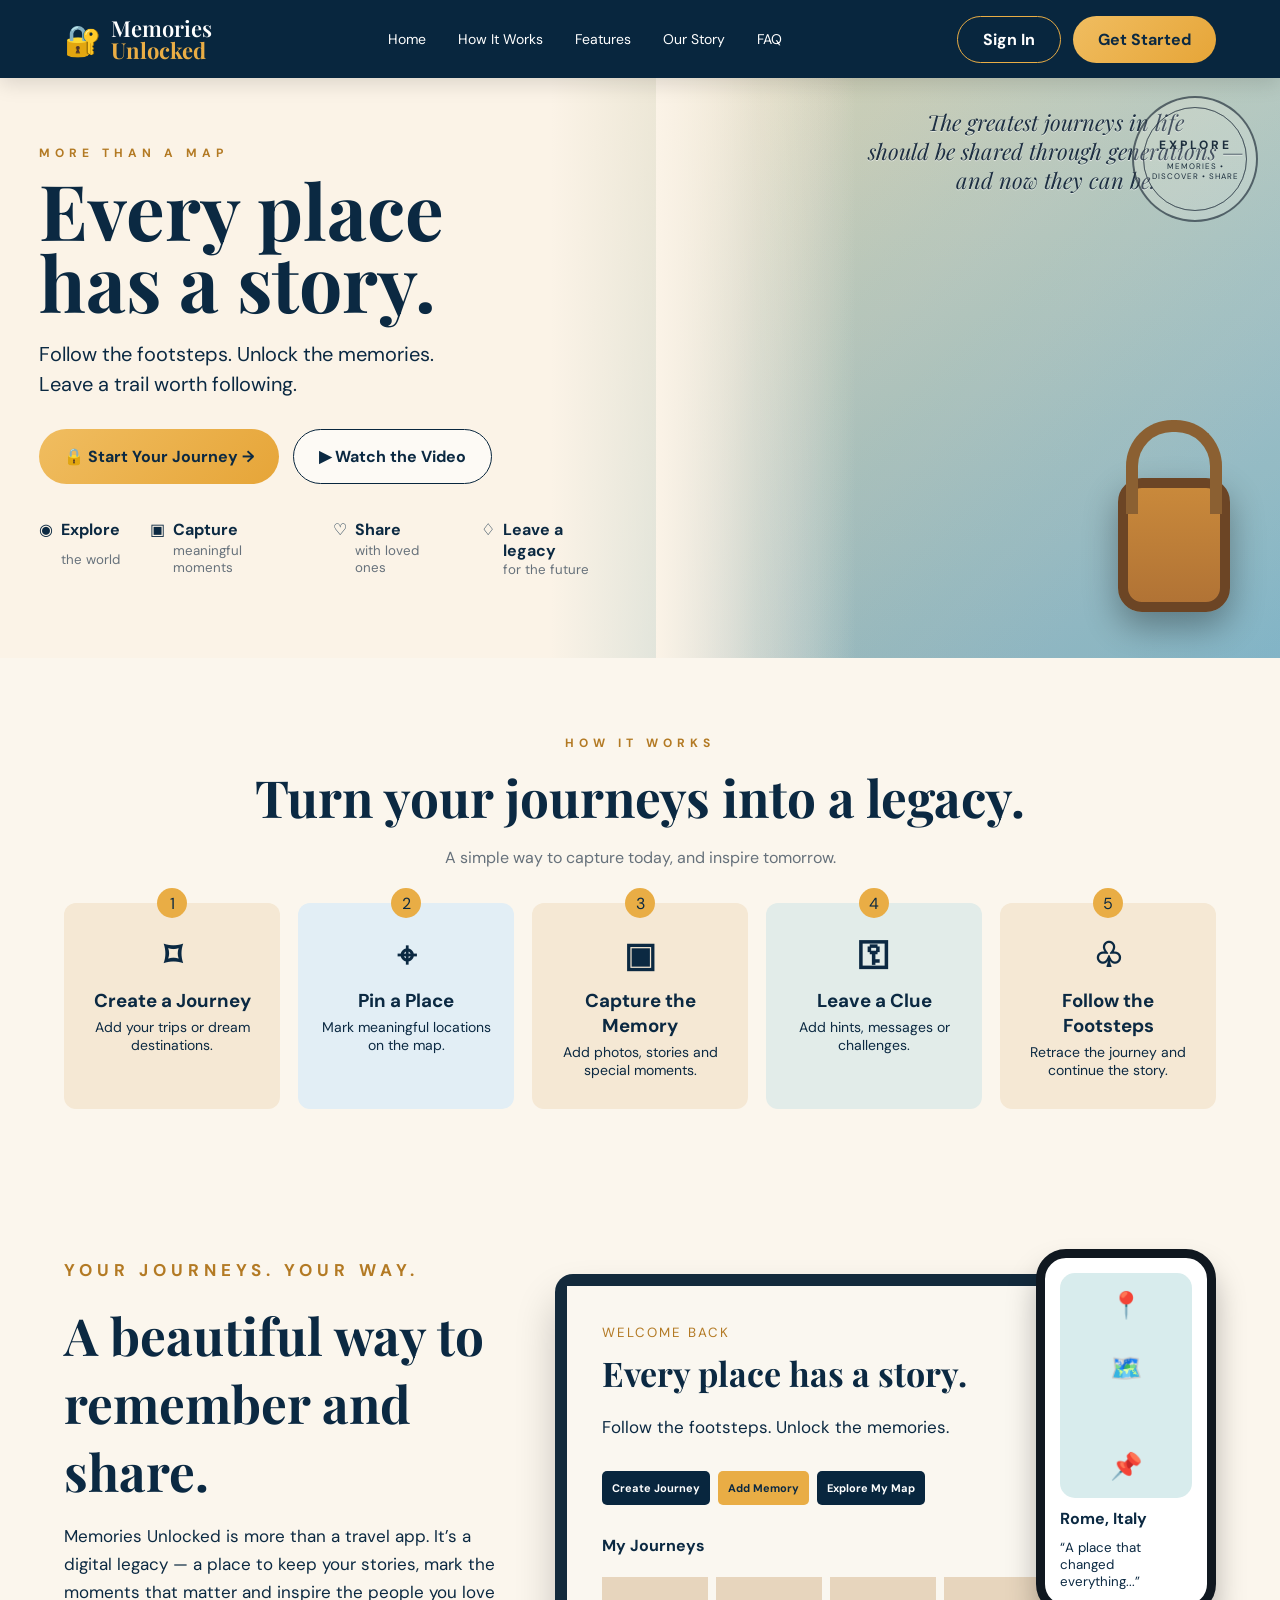
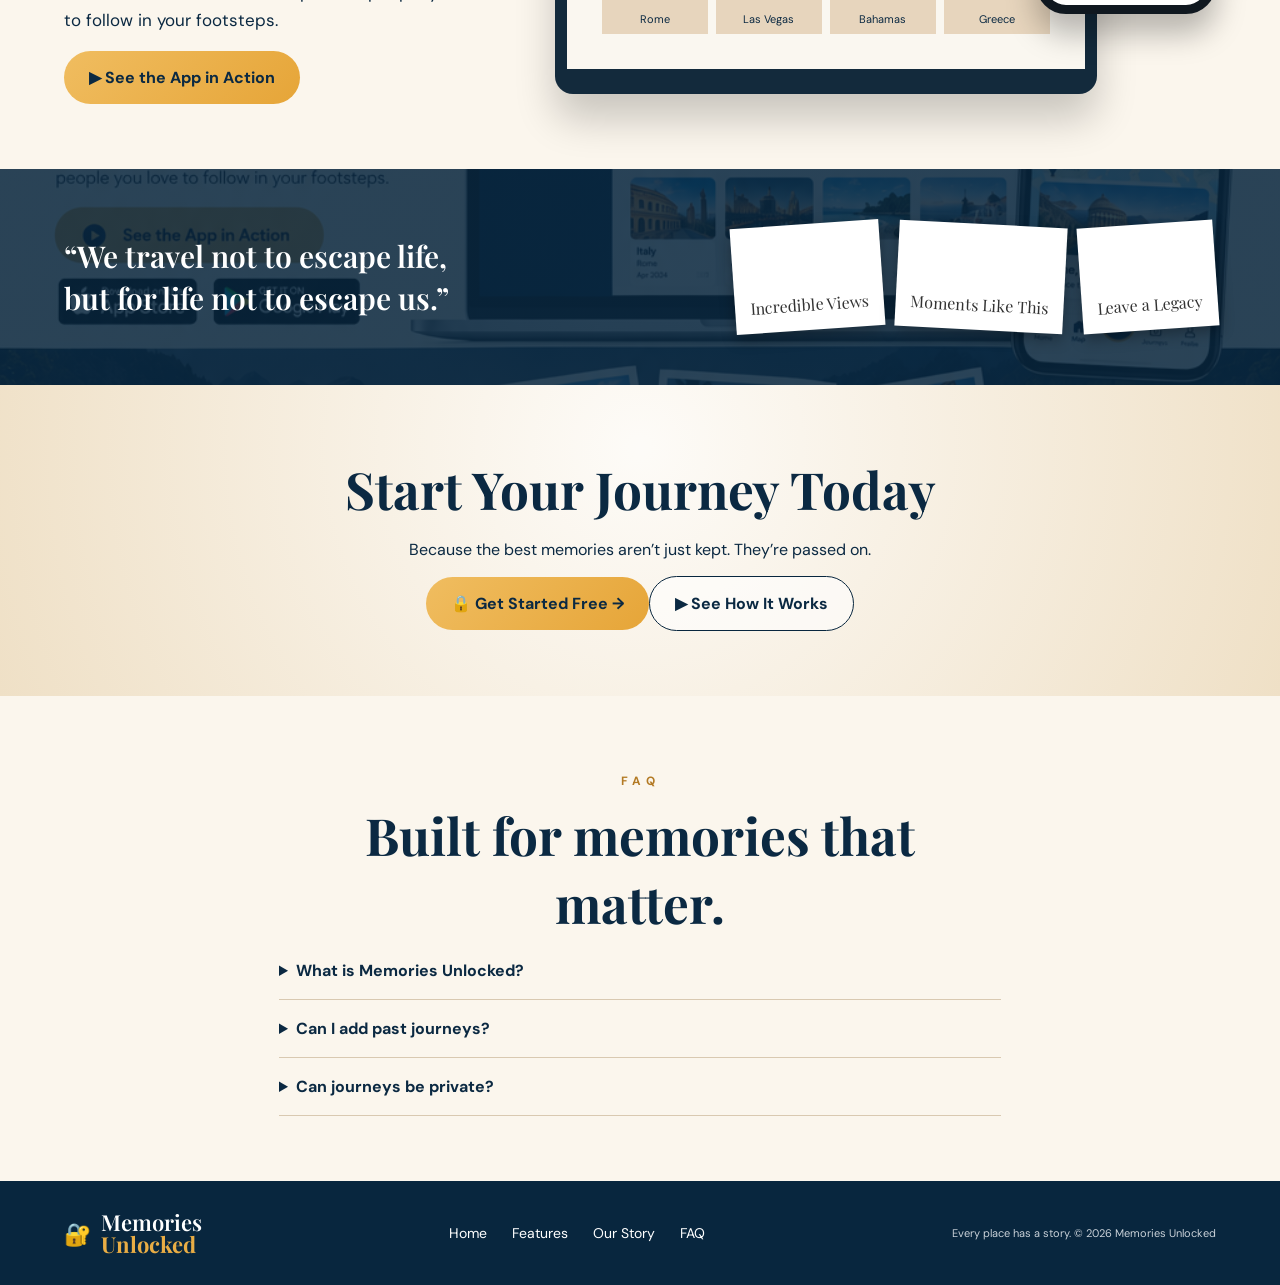
==== commit db6703ad: "Lock approved homepage copy and five-step composition" ====
--- a/index.html
+++ b/index.html
@@ -1,6 +1,6 @@
 <!doctype html><html lang="en"><head><meta charset="utf-8"><meta name="viewport" content="width=device-width,initial-scale=1"><title>Memories Unlocked — Every place has a story</title><meta name="description" content="Turn journeys into a legacy. Pin meaningful places, preserve memories and leave a trail worth following."><link rel="preconnect" href="https://fonts.googleapis.com"><link rel="preconnect" href="https://fonts.gstatic.com" crossorigin><link href="https://fonts.googleapis.com/css2?family=DM+Sans:wght@400;500;600;700&family=Playfair+Display:wght@600;700&display=swap" rel="stylesheet"><link rel="stylesheet" href="styles.css"></head><body>
 <header><a class="brand" href="#home"><span class="lock">🔐</span><span>Memories <b>Unlocked</b></span></a><button class="menu" aria-label="Open menu">☰</button><nav><a href="#home">Home</a><a href="#how">How It Works</a><a href="#features">Features</a><a href="#story">Our Story</a><a href="#faq">FAQ</a></nav><div class="actions"><a class="btn ghost" href="https://memories-unlocked.vercel.app/">Sign In</a><a class="btn gold" href="https://memories-unlocked.vercel.app/">Get Started</a></div></header>
-<main id="home"><section class="hero"><div class="heroCopy"><p class="eyebrow">MORE THAN A MAP</p><h1>Every place<br>has a story.</h1><p class="lead">Follow the footsteps. Unlock the memories.<br>Leave a trail worth following.</p><div class="heroBtns"><a class="btn gold big" href="https://memories-unlocked.vercel.app/">🔒 Start Your Journey →</a><a class="btn light big" href="#how">▶ Discover Memories Unlocked</a></div><div class="benefits"><span>◉ <b>Explore</b><small>the world</small></span><span>▣ <b>Capture</b><small>meaningful moments</small></span><span>♡ <b>Share</b><small>with loved ones</small></span><span>♢ <b>Leave a legacy</b><small>for the future</small></span></div></div><div class="heroVisual"><div class="script">The greatest journeys in life<br>should be shared through generations —<br>and now they can be.</div><div class="stamp" aria-hidden="true"><span>EXPLORE</span><small>MEMORIES • DISCOVER • SHARE</small></div><div class="padlock" aria-hidden="true"></div></div></section>
+<main id="home"><section class="hero"><div class="heroCopy"><p class="eyebrow">MORE THAN A MAP</p><h1>Every place<br>has a story.</h1><p class="lead">Follow the footsteps. Unlock the memories.<br>Leave a trail worth following.</p><div class="heroBtns"><a class="btn gold big" href="https://memories-unlocked.vercel.app/">🔒 Start Your Journey →</a><a class="btn light big" href="#how">▶ Watch the Video</a></div><div class="benefits"><span>◉ <b>Explore</b><small>the world</small></span><span>▣ <b>Capture</b><small>meaningful moments</small></span><span>♡ <b>Share</b><small>with loved ones</small></span><span>♢ <b>Leave a legacy</b><small>for the future</small></span></div></div><div class="heroVisual"><div class="script">The greatest journeys in life<br>should be shared through generations —<br>and now they can be.</div><div class="stamp" aria-hidden="true"><span>EXPLORE</span><small>MEMORIES • DISCOVER • SHARE</small></div><div class="padlock" aria-hidden="true"></div></div></section>
 <section id="how" class="section how"><p class="eyebrow">HOW IT WORKS</p><h2>Turn your journeys into a legacy.</h2><p class="sub">A simple way to capture today, and inspire tomorrow.</p><div class="steps"><article><i>1</i><strong>⌑</strong><h3>Create a Journey</h3><p>Add your trips or dream destinations.</p></article><article><i>2</i><strong>⌖</strong><h3>Pin a Place</h3><p>Mark meaningful locations on the map.</p></article><article><i>3</i><strong>▣</strong><h3>Capture the Memory</h3><p>Add photos, stories and special moments.</p></article><article><i>4</i><strong>⚿</strong><h3>Leave a Clue</h3><p>Add hints, messages or challenges.</p></article><article><i>5</i><strong>♧</strong><h3>Follow the Footsteps</h3><p>Retrace the journey and continue the story.</p></article></div></section>
 <section id="features" class="section showcase"><div><p class="eyebrow">YOUR JOURNEYS. YOUR WAY.</p><h2>A beautiful way to<br>remember and share.</h2><p>Memories Unlocked is more than a travel app. It’s a digital legacy — a place to keep your stories, mark the moments that matter and inspire the people you love to follow in your footsteps.</p><a class="btn gold big" href="https://memories-unlocked.vercel.app/">▶ See the App in Action</a></div><div class="devices" id="app"><div class="laptop"><div class="screen"><small>WELCOME BACK</small><h3>Every place has a story.</h3><p>Follow the footsteps. Unlock the memories.</p><div class="quick"><b>Create Journey</b><b>Add Memory</b><b>Explore My Map</b></div><h4>My Journeys</h4><div class="journeys"><span>Rome</span><span>Las Vegas</span><span>Bahamas</span><span>Greece</span></div></div></div><div class="phone"><div class="map">📍<br><span>🗺️</span><br>📌</div><b>Rome, Italy</b><small>“A place that changed everything...”</small></div></div></section>
 <section id="story" class="quote"><blockquote>“We travel not to escape life,<br>but for life not to escape us.”</blockquote><div class="polaroids"><span>Incredible Views</span><span>Moments Like This</span><span>Leave a Legacy</span></div></section>
--- a/styles.css
+++ b/styles.css
@@ -1 +1 @@
-:root{--navy:#08263e;--navy2:#061c2e;--gold:#e9ad45;--cream:#fbf6ed;--ink:#0b2942;--muted:#66717b}*{box-sizing:border-box}html{scroll-behavior:smooth}body{margin:0;font-family:'DM Sans',sans-serif;color:var(--ink);background:var(--cream)}header{height:78px;background:var(--navy);color:white;display:flex;align-items:center;padding:0 5%;gap:40px;position:sticky;top:0;z-index:20;box-shadow:0 5px 20px #0002}.brand{display:flex;align-items:center;gap:10px;color:white;text-decoration:none;font:600 22px 'Playfair Display',serif;line-height:1}.brand b{display:block;color:var(--gold)}.lock{font-size:30px}nav{display:flex;gap:32px;margin:auto}nav a,footer a{color:white;text-decoration:none;font-size:14px}.actions{display:flex;gap:12px}.btn{display:inline-flex;align-items:center;justify-content:center;border-radius:999px;padding:12px 25px;text-decoration:none;font-weight:700;color:var(--ink);border:1px solid var(--navy);transition:.2s}.btn:hover{transform:translateY(-2px);box-shadow:0 8px 20px #0002}.gold{background:linear-gradient(135deg,#f0bd60,#e6a538);border:0}.ghost{color:white;border-color:var(--gold)}.light{background:#fff9;border-color:var(--navy)}.big{padding:16px 25px}.menu{display:none}.hero{min-height:580px;display:grid;grid-template-columns:1.05fr 1fr;background:linear-gradient(90deg,#fbf3e7 0%,#fbf3e7 43%,transparent 67%),linear-gradient(135deg,#f7d9a7,#8fc2d5);overflow:hidden}.heroCopy{padding:55px 6%;z-index:2}.eyebrow{letter-spacing:5px;font-size:12px;font-weight:700;color:#b37a24}.hero h1{font:700 clamp(55px,6vw,92px)/.94 'Playfair Display',serif;margin:10px 0 22px}.lead{font-size:20px;line-height:1.5}.heroBtns{display:flex;gap:14px;margin:30px 0}.benefits{display:flex;gap:30px;margin-top:35px}.benefits span{display:grid;grid-template-columns:auto auto;gap:0 8px}.benefits small{grid-column:2;color:var(--muted)}.heroVisual{position:relative;background:linear-gradient(#f6c98a22,#072b3c22),url('hero-scenic.jpg') center/cover no-repeat;min-height:580px}.heroVisual:after{content:'';position:absolute;inset:0;background:linear-gradient(90deg,#fbf3e7 0%,transparent 28%);pointer-events:none}.script{position:absolute;z-index:2;top:24px;left:42%;transform:translateX(-10%) rotate(-4deg);max-width:360px;font:italic 22px/1.32 'Playfair Display',serif;text-align:center;color:#1d2f42;text-shadow:0 1px 0 rgba(255,255,255,.34)}.stamp{position:absolute;z-index:2;top:14px;right:18px;width:132px;height:132px;border:2px solid rgba(24,37,52,.65);border-radius:50%;display:flex;flex-direction:column;align-items:center;justify-content:center;color:#1c2e3d;background:rgba(255,248,238,.24);backdrop-filter:blur(1px)}.stamp:before,.stamp:after{content:'';position:absolute;inset:9px;border:1px solid rgba(24,37,52,.45);border-radius:50%}.stamp span{font-size:12px;letter-spacing:3px;font-weight:700}.stamp small{font-size:8px;letter-spacing:1px;text-align:center;width:80%;line-height:1.25;margin-top:8px}.padlock{position:absolute;z-index:3;right:8%;bottom:6%;width:112px;height:134px;border:10px solid #6c4525;border-radius:24px;background:linear-gradient(180deg,#c9893b,#b17335);box-shadow:0 15px 35px #0005}.padlock:before{content:'';position:absolute;left:50%;transform:translateX(-50%);top:-68px;width:72px;height:82px;border:12px solid #8b6032;border-bottom:0;border-radius:46px 46px 0 0}.section{padding:65px 5%;text-align:center}.section h2{font:700 clamp(35px,4vw,52px) 'Playfair Display',serif;margin:5px 0}.sub{color:var(--muted)}.steps{display:grid;grid-template-columns:repeat(5,1fr);gap:18px;margin-top:35px}.steps article{position:relative;padding:30px 20px;background:#f5e8d4;border-radius:12px;min-height:185px}.steps article:nth-child(2){background:#e2eef5}.steps article:nth-child(4){background:#e2ece9}.steps i{position:absolute;top:-15px;left:calc(50% - 15px);background:var(--gold);border-radius:50%;width:30px;height:30px;display:grid;place-items:center;font-style:normal}.steps strong{font-size:34px}.steps h3{margin:10px 0 5px}.steps p{margin:0;font-size:14px}.showcase{display:grid;grid-template-columns:.8fr 1.2fr;gap:50px;text-align:left;align-items:center}.showcase p{font-size:17px;line-height:1.65}.devices{position:relative;min-height:430px}.laptop{background:#132a3c;padding:12px 12px 25px;border-radius:18px;width:82%;margin-top:25px;box-shadow:0 25px 40px #0003}.screen{background:#faf7f0;min-height:340px;padding:35px}.screen small{color:#b37a24;letter-spacing:2px}.screen h3{font:700 34px 'Playfair Display',serif;margin:8px 0}.quick{display:flex;gap:8px;margin:30px 0}.quick b{padding:10px;background:var(--navy);color:white;border-radius:5px;font-size:11px}.quick b:nth-child(2){background:var(--gold);color:var(--ink)}.journeys{display:grid;grid-template-columns:repeat(4,1fr);gap:8px}.journeys span{background:#e7d5bd;padding:35px 5px 8px;text-align:center;font-size:11px}.phone{position:absolute;right:0;top:0;width:180px;height:365px;border:9px solid #101820;border-radius:30px;background:white;padding:15px;box-shadow:0 20px 30px #0004;display:flex;flex-direction:column;gap:10px}.map{flex:1;background:#d8eced;display:grid;place-items:center;font-size:26px;border-radius:15px}.quote{background:linear-gradient(#08263edb,#08263edb),url('design-reference.png') center 70%/cover;color:white;padding:55px 5%;display:flex;align-items:center;justify-content:space-between}.quote blockquote{font:600 30px/1.4 'Playfair Display',serif;margin:0}.polaroids{display:flex;gap:15px}.polaroids span{background:#fff;color:#333;padding:70px 15px 15px;transform:rotate(-4deg);box-shadow:0 5px 15px #0005;font-family:'Playfair Display',serif}.polaroids span:nth-child(2){transform:rotate(3deg)}.final{background:radial-gradient(circle at 50% 20%,#fff9,#efe0c6)}.faq{max-width:850px;margin:auto}.faq details{text-align:left;border-bottom:1px solid #d9c9b1;padding:18px 0}.faq summary{font-weight:700;cursor:pointer}footer{background:var(--navy);padding:30px 5%;display:flex;align-items:center;justify-content:space-between;color:#c9d1d8}footer div{display:flex;gap:25px}footer small{font-size:11px}@media(max-width:900px){nav,.actions{display:none}.menu{display:block;margin-left:auto;background:none;border:0;color:white;font-size:25px}.hero{grid-template-columns:1fr}.heroCopy{padding:45px 7%}.heroVisual{min-height:380px}.heroVisual:after{background:linear-gradient(180deg,#fbf3e7 0%,transparent 22%)}.script{left:50%;top:18px;transform:translateX(-50%) rotate(-3deg);max-width:300px;font-size:19px}.stamp{top:18px;right:18px;width:106px;height:106px}.padlock{width:88px;height:106px;right:8%;bottom:8%}.padlock:before{top:-56px;width:58px;height:68px;border-width:10px}.benefits{display:grid;grid-template-columns:1fr 1fr}.steps{grid-template-columns:1fr 1fr}.showcase{grid-template-columns:1fr}.devices{margin-top:25px}.quote{display:block}.polaroids{margin-top:30px;overflow:hidden}footer{gap:25px;flex-direction:column;text-align:center}}@media(max-width:560px){header{height:68px}.brand{font-size:18px}.hero h1{font-size:52px}.heroBtns{flex-direction:column}.benefits{grid-template-columns:1fr}.steps{grid-template-columns:1fr}.devices{min-height:340px}.laptop{width:100%}.screen{padding:20px;min-height:290px}.screen h3{font-size:25px}.phone{display:none}.quick{flex-wrap:wrap}.quote blockquote{font-size:24px}.polaroids span{padding:45px 8px 10px;font-size:12px}footer div{flex-wrap:wrap;justify-content:center}.script{max-width:250px;font-size:16px}.stamp{display:none}}+:root{--navy:#08263e;--navy2:#061c2e;--gold:#e9ad45;--cream:#fbf6ed;--ink:#0b2942;--muted:#66717b}*{box-sizing:border-box}html{scroll-behavior:smooth}body{margin:0;font-family:'DM Sans',sans-serif;color:var(--ink);background:var(--cream)}header{height:78px;background:var(--navy);color:white;display:flex;align-items:center;padding:0 5%;gap:40px;position:sticky;top:0;z-index:20;box-shadow:0 5px 20px #0002}.brand{display:flex;align-items:center;gap:10px;color:white;text-decoration:none;font:600 22px 'Playfair Display',serif;line-height:1}.brand b{display:block;color:var(--gold)}.lock{font-size:30px}nav{display:flex;gap:32px;margin:auto}nav a,footer a{color:white;text-decoration:none;font-size:14px}.actions{display:flex;gap:12px}.btn{display:inline-flex;align-items:center;justify-content:center;border-radius:999px;padding:12px 25px;text-decoration:none;font-weight:700;color:var(--ink);border:1px solid var(--navy);transition:.2s}.btn:hover{transform:translateY(-2px);box-shadow:0 8px 20px #0002}.gold{background:linear-gradient(135deg,#f0bd60,#e6a538);border:0}.ghost{color:white;border-color:var(--gold)}.light{background:#fff9;border-color:var(--navy)}.big{padding:16px 25px}.menu{display:none}.hero{min-height:580px;display:grid;grid-template-columns:1.05fr 1fr;background:linear-gradient(90deg,#fbf3e7 0%,#fbf3e7 43%,transparent 67%),linear-gradient(135deg,#f7d9a7,#8fc2d5);overflow:hidden}.heroCopy{padding:55px 6%;z-index:2}.eyebrow{letter-spacing:5px;font-size:12px;font-weight:700;color:#b37a24}.hero h1{font:700 clamp(55px,6vw,92px)/.94 'Playfair Display',serif;margin:10px 0 22px}.lead{font-size:20px;line-height:1.5}.heroBtns{display:flex;gap:14px;margin:30px 0}.benefits{display:flex;gap:30px;margin-top:35px}.benefits span{display:grid;grid-template-columns:auto auto;gap:0 8px}.benefits small{grid-column:2;color:var(--muted)}.heroVisual{position:relative;background:linear-gradient(#f6c98a18,#072b3c18),url('https://images.unsplash.com/photo-1610390381360-e6f4b4e9f157?auto=format&fit=crop&fm=jpg&ixid=M3wxMjA3fDB8MHxwaG90by1wYWdlfHx8fGVufDB8fHx8fA%3D%3D&ixlib=rb-4.1.0&q=88&w=2200') center/cover no-repeat;min-height:580px}.heroVisual:after{content:'';position:absolute;inset:0;background:linear-gradient(90deg,#fbf3e7 0%,rgba(251,243,231,.35) 16%,transparent 32%);pointer-events:none}.script{position:absolute;z-index:2;top:30px;left:34%;max-width:420px;font:italic 22px/1.32 'Playfair Display',serif;text-align:center;color:#1d2f42;text-shadow:0 1px 0 rgba(255,255,255,.6)}.stamp{position:absolute;z-index:2;top:18px;right:22px;width:126px;height:126px;border:2px solid rgba(24,37,52,.65);border-radius:50%;display:flex;flex-direction:column;align-items:center;justify-content:center;color:#1c2e3d;background:rgba(255,248,238,.18)}.stamp:before,.stamp:after{content:'';position:absolute;inset:9px;border:1px solid rgba(24,37,52,.45);border-radius:50%}.stamp span{font-size:12px;letter-spacing:3px;font-weight:700}.stamp small{font-size:8px;letter-spacing:1px;text-align:center;width:80%;line-height:1.25;margin-top:8px}.padlock{position:absolute;z-index:3;right:8%;bottom:8%;width:112px;height:134px;border:10px solid #6c4525;border-radius:24px;background:linear-gradient(180deg,#c9893b,#b17335);box-shadow:0 15px 35px #0005}.padlock:before{content:'';position:absolute;left:50%;transform:translateX(-50%);top:-68px;width:72px;height:82px;border:12px solid #8b6032;border-bottom:0;border-radius:46px 46px 0 0}.section{padding:65px 5%;text-align:center}.section h2{font:700 clamp(35px,4vw,52px) 'Playfair Display',serif;margin:5px 0}.sub{color:var(--muted)}.steps{display:grid;grid-template-columns:repeat(5,1fr);gap:18px;margin-top:35px}.steps article{position:relative;padding:30px 20px;background:#f5e8d4;border-radius:12px;min-height:185px}.steps article:nth-child(2){background:#e2eef5}.steps article:nth-child(4){background:#e2ece9}.steps i{position:absolute;top:-15px;left:calc(50% - 15px);background:var(--gold);border-radius:50%;width:30px;height:30px;display:grid;place-items:center;font-style:normal}.steps strong{font-size:34px}.steps h3{margin:10px 0 5px}.steps p{margin:0;font-size:14px}.showcase{display:grid;grid-template-columns:.8fr 1.2fr;gap:50px;text-align:left;align-items:center}.showcase p{font-size:17px;line-height:1.65}.devices{position:relative;min-height:430px}.laptop{background:#132a3c;padding:12px 12px 25px;border-radius:18px;width:82%;margin-top:25px;box-shadow:0 25px 40px #0003}.screen{background:#faf7f0;min-height:340px;padding:35px}.screen small{color:#b37a24;letter-spacing:2px}.screen h3{font:700 34px 'Playfair Display',serif;margin:8px 0}.quick{display:flex;gap:8px;margin:30px 0}.quick b{padding:10px;background:var(--navy);color:white;border-radius:5px;font-size:11px}.quick b:nth-child(2){background:var(--gold);color:var(--ink)}.journeys{display:grid;grid-template-columns:repeat(4,1fr);gap:8px}.journeys span{background:#e7d5bd;padding:35px 5px 8px;text-align:center;font-size:11px}.phone{position:absolute;right:0;top:0;width:180px;height:365px;border:9px solid #101820;border-radius:30px;background:white;padding:15px;box-shadow:0 20px 30px #0004;display:flex;flex-direction:column;gap:10px}.map{flex:1;background:#d8eced;display:grid;place-items:center;font-size:26px;border-radius:15px}.quote{background:linear-gradient(#08263edb,#08263edb),url('design-reference.png') center 70%/cover;color:white;padding:55px 5%;display:flex;align-items:center;justify-content:space-between}.quote blockquote{font:600 30px/1.4 'Playfair Display',serif;margin:0}.polaroids{display:flex;gap:15px}.polaroids span{background:#fff;color:#333;padding:70px 15px 15px;transform:rotate(-4deg);box-shadow:0 5px 15px #0005;font-family:'Playfair Display',serif}.polaroids span:nth-child(2){transform:rotate(3deg)}.final{background:radial-gradient(circle at 50% 20%,#fff9,#efe0c6)}.faq{max-width:850px;margin:auto}.faq details{text-align:left;border-bottom:1px solid #d9c9b1;padding:18px 0}.faq summary{font-weight:700;cursor:pointer}footer{background:var(--navy);padding:30px 5%;display:flex;align-items:center;justify-content:space-between;color:#c9d1d8}footer div{display:flex;gap:25px}footer small{font-size:11px}@media(max-width:900px){nav,.actions{display:none}.menu{display:block;margin-left:auto;background:none;border:0;color:white;font-size:25px}.hero{grid-template-columns:1fr}.heroCopy{padding:45px 7%}.heroVisual{min-height:380px}.heroVisual:after{background:linear-gradient(180deg,#fbf3e7 0%,transparent 22%)}.script{left:50%;top:18px;transform:translateX(-50%);max-width:300px;font-size:19px}.stamp{top:18px;right:18px;width:106px;height:106px}.padlock{width:88px;height:106px;right:8%;bottom:8%}.padlock:before{top:-56px;width:58px;height:68px;border-width:10px}.benefits{display:grid;grid-template-columns:1fr 1fr}.steps{grid-template-columns:1fr 1fr}.showcase{grid-template-columns:1fr}.devices{margin-top:25px}.quote{display:block}.polaroids{margin-top:30px;overflow:hidden}footer{gap:25px;flex-direction:column;text-align:center}}@media(max-width:560px){header{height:68px}.brand{font-size:18px}.hero h1{font-size:52px}.heroBtns{flex-direction:column}.benefits{grid-template-columns:1fr}.steps{grid-template-columns:1fr}.devices{min-height:340px}.laptop{width:100%}.screen{padding:20px;min-height:290px}.screen h3{font-size:25px}.phone{display:none}.quick{flex-wrap:wrap}.quote blockquote{font-size:24px}.polaroids span{padding:45px 8px 10px;font-size:12px}footer div{flex-wrap:wrap;justify-content:center}.script{max-width:250px;font-size:16px}.stamp{display:none}}
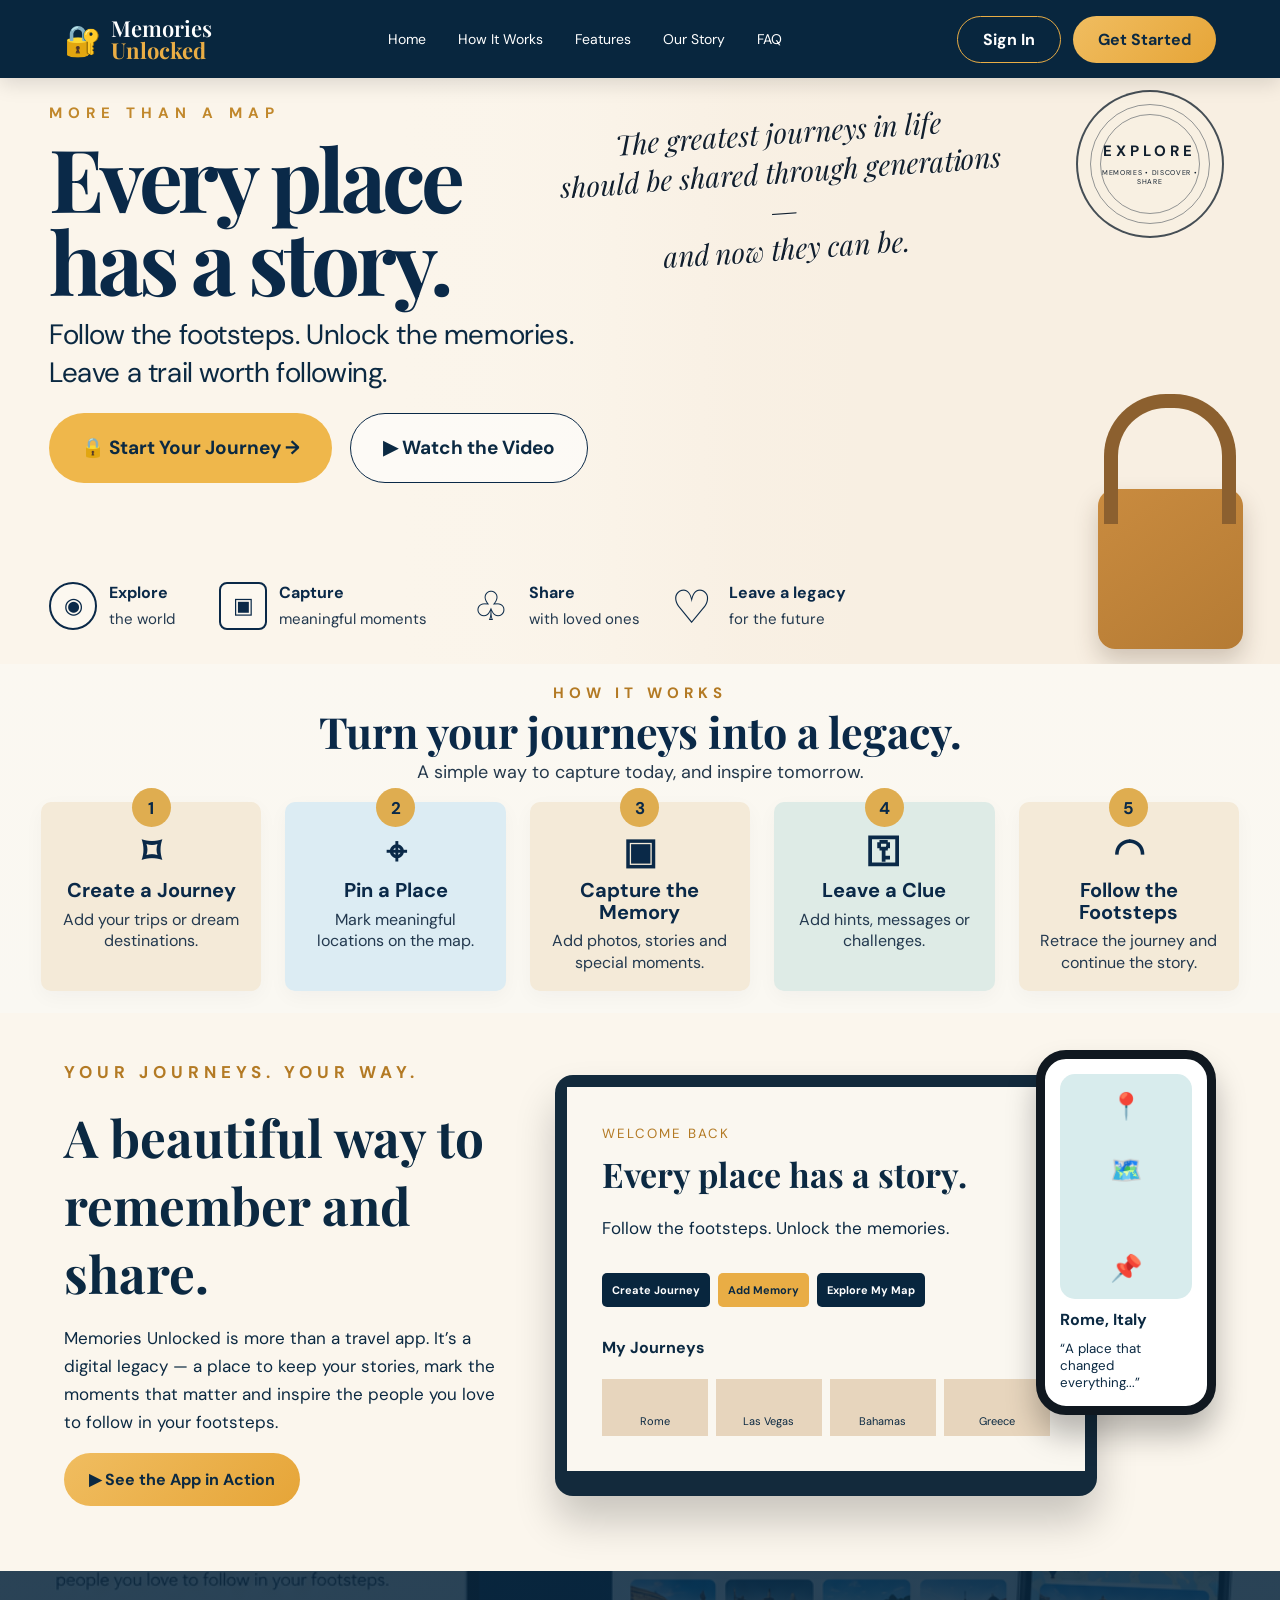
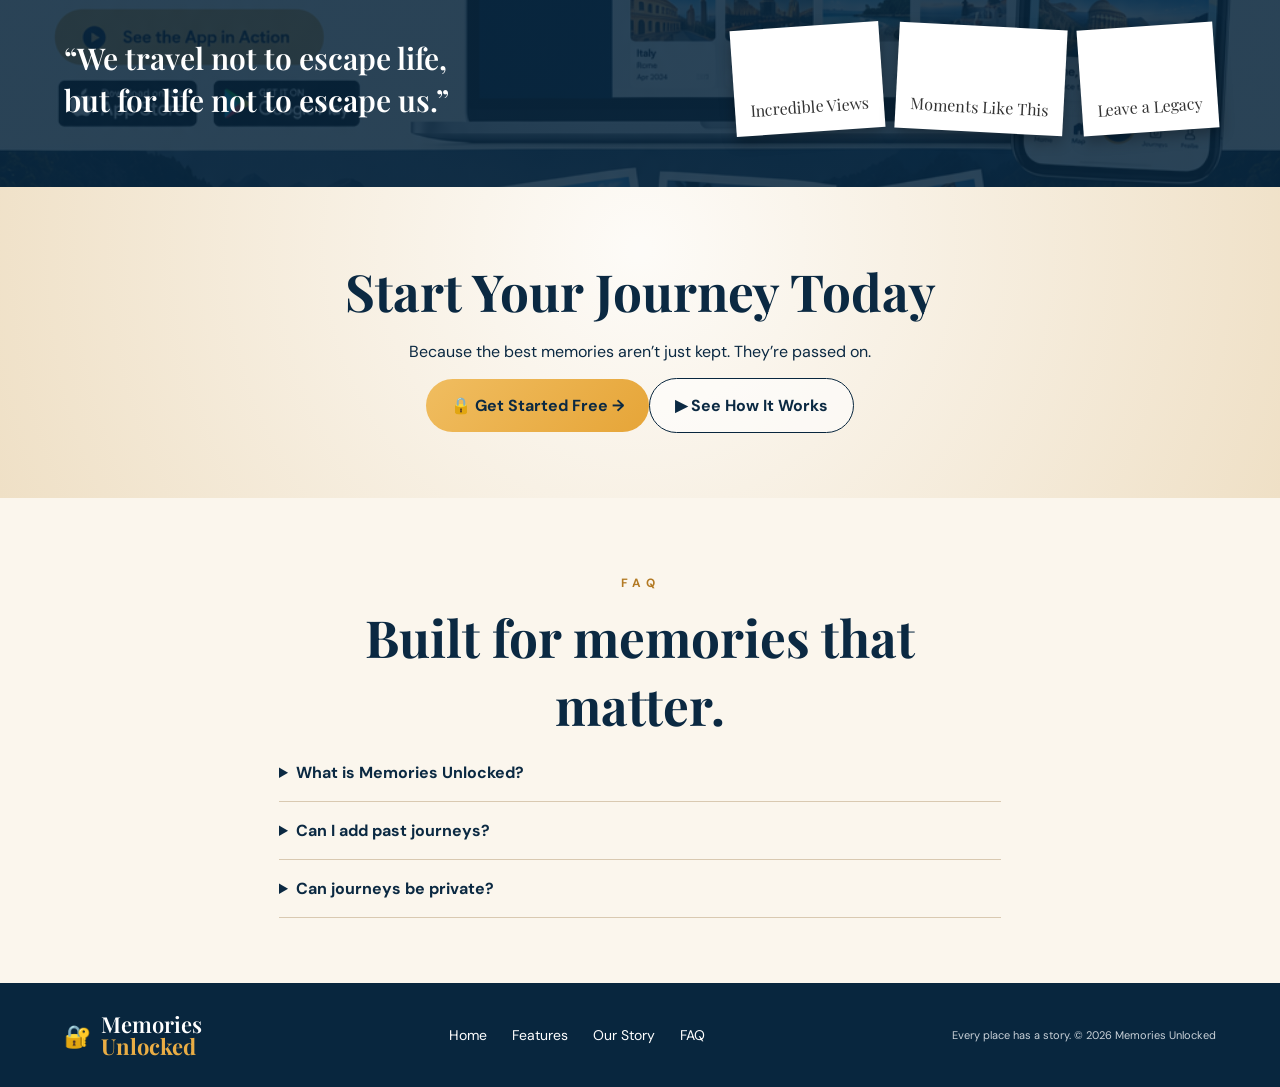
==== commit 2cb25ddf: "Apply approved pixel-lock homepage styling" ====
--- a/index.html
+++ b/index.html
@@ -1,7 +1,7 @@
-<!doctype html><html lang="en"><head><meta charset="utf-8"><meta name="viewport" content="width=device-width,initial-scale=1"><title>Memories Unlocked — Every place has a story</title><meta name="description" content="Turn journeys into a legacy. Pin meaningful places, preserve memories and leave a trail worth following."><link rel="preconnect" href="https://fonts.googleapis.com"><link rel="preconnect" href="https://fonts.gstatic.com" crossorigin><link href="https://fonts.googleapis.com/css2?family=DM+Sans:wght@400;500;600;700&family=Playfair+Display:wght@600;700&display=swap" rel="stylesheet"><link rel="stylesheet" href="styles.css"></head><body>
+<!doctype html><html lang="en"><head><meta charset="utf-8"><meta name="viewport" content="width=device-width,initial-scale=1"><title>Memories Unlocked — Every place has a story</title><meta name="description" content="Turn journeys into a legacy. Pin meaningful places, preserve memories and leave a trail worth following."><link rel="preconnect" href="https://fonts.googleapis.com"><link rel="preconnect" href="https://fonts.gstatic.com" crossorigin><link href="https://fonts.googleapis.com/css2?family=DM+Sans:wght@400;500;600;700&family=Playfair+Display:wght@600;700&display=swap" rel="stylesheet"><link rel="stylesheet" href="styles.css"><link rel="stylesheet" href="pixel.css"></head><body>
 <header><a class="brand" href="#home"><span class="lock">🔐</span><span>Memories <b>Unlocked</b></span></a><button class="menu" aria-label="Open menu">☰</button><nav><a href="#home">Home</a><a href="#how">How It Works</a><a href="#features">Features</a><a href="#story">Our Story</a><a href="#faq">FAQ</a></nav><div class="actions"><a class="btn ghost" href="https://memories-unlocked.vercel.app/">Sign In</a><a class="btn gold" href="https://memories-unlocked.vercel.app/">Get Started</a></div></header>
-<main id="home"><section class="hero"><div class="heroCopy"><p class="eyebrow">MORE THAN A MAP</p><h1>Every place<br>has a story.</h1><p class="lead">Follow the footsteps. Unlock the memories.<br>Leave a trail worth following.</p><div class="heroBtns"><a class="btn gold big" href="https://memories-unlocked.vercel.app/">🔒 Start Your Journey →</a><a class="btn light big" href="#how">▶ Watch the Video</a></div><div class="benefits"><span>◉ <b>Explore</b><small>the world</small></span><span>▣ <b>Capture</b><small>meaningful moments</small></span><span>♡ <b>Share</b><small>with loved ones</small></span><span>♢ <b>Leave a legacy</b><small>for the future</small></span></div></div><div class="heroVisual"><div class="script">The greatest journeys in life<br>should be shared through generations —<br>and now they can be.</div><div class="stamp" aria-hidden="true"><span>EXPLORE</span><small>MEMORIES • DISCOVER • SHARE</small></div><div class="padlock" aria-hidden="true"></div></div></section>
-<section id="how" class="section how"><p class="eyebrow">HOW IT WORKS</p><h2>Turn your journeys into a legacy.</h2><p class="sub">A simple way to capture today, and inspire tomorrow.</p><div class="steps"><article><i>1</i><strong>⌑</strong><h3>Create a Journey</h3><p>Add your trips or dream destinations.</p></article><article><i>2</i><strong>⌖</strong><h3>Pin a Place</h3><p>Mark meaningful locations on the map.</p></article><article><i>3</i><strong>▣</strong><h3>Capture the Memory</h3><p>Add photos, stories and special moments.</p></article><article><i>4</i><strong>⚿</strong><h3>Leave a Clue</h3><p>Add hints, messages or challenges.</p></article><article><i>5</i><strong>♧</strong><h3>Follow the Footsteps</h3><p>Retrace the journey and continue the story.</p></article></div></section>
+<main id="home"><section class="hero"><div class="heroCopy"><p class="eyebrow">MORE THAN A MAP</p><h1>Every place<br>has a story.</h1><p class="lead">Follow the footsteps. Unlock the memories.<br>Leave a trail worth following.</p><div class="heroBtns"><a class="btn gold big" href="https://memories-unlocked.vercel.app/">🔒 Start Your Journey →</a><a class="btn light big" href="#how">▶ Watch the Video</a></div><div class="benefits"><span><b>Explore</b><small>the world</small></span><span><b>Capture</b><small>meaningful moments</small></span><span><b>Share</b><small>with loved ones</small></span><span><b>Leave a legacy</b><small>for the future</small></span></div></div><div class="heroVisual"><div class="script">The greatest journeys in life<br>should be shared through generations —<br>and now they can be.</div><div class="stamp" aria-hidden="true"><span>EXPLORE</span><small>MEMORIES • DISCOVER • SHARE</small></div><div class="padlock" aria-hidden="true"></div></div></section>
+<section id="how" class="section how"><p class="eyebrow">HOW IT WORKS</p><h2>Turn your journeys into a legacy.</h2><p class="sub">A simple way to capture today, and inspire tomorrow.</p><div class="steps"><article><i>1</i><strong>⌑</strong><h3>Create a Journey</h3><p>Add your trips or dream destinations.</p></article><article><i>2</i><strong>⌖</strong><h3>Pin a Place</h3><p>Mark meaningful locations on the map.</p></article><article><i>3</i><strong>▣</strong><h3>Capture the Memory</h3><p>Add photos, stories and special moments.</p></article><article><i>4</i><strong>⚿</strong><h3>Leave a Clue</h3><p>Add hints, messages or challenges.</p></article><article><i>5</i><strong>◜◝</strong><h3>Follow the Footsteps</h3><p>Retrace the journey and continue the story.</p></article></div></section>
 <section id="features" class="section showcase"><div><p class="eyebrow">YOUR JOURNEYS. YOUR WAY.</p><h2>A beautiful way to<br>remember and share.</h2><p>Memories Unlocked is more than a travel app. It’s a digital legacy — a place to keep your stories, mark the moments that matter and inspire the people you love to follow in your footsteps.</p><a class="btn gold big" href="https://memories-unlocked.vercel.app/">▶ See the App in Action</a></div><div class="devices" id="app"><div class="laptop"><div class="screen"><small>WELCOME BACK</small><h3>Every place has a story.</h3><p>Follow the footsteps. Unlock the memories.</p><div class="quick"><b>Create Journey</b><b>Add Memory</b><b>Explore My Map</b></div><h4>My Journeys</h4><div class="journeys"><span>Rome</span><span>Las Vegas</span><span>Bahamas</span><span>Greece</span></div></div></div><div class="phone"><div class="map">📍<br><span>🗺️</span><br>📌</div><b>Rome, Italy</b><small>“A place that changed everything...”</small></div></div></section>
 <section id="story" class="quote"><blockquote>“We travel not to escape life,<br>but for life not to escape us.”</blockquote><div class="polaroids"><span>Incredible Views</span><span>Moments Like This</span><span>Leave a Legacy</span></div></section>
 <section id="start" class="section final"><h2>Start Your Journey Today</h2><p>Because the best memories aren’t just kept. They’re passed on.</p><div><a class="btn gold big" href="https://memories-unlocked.vercel.app/">🔒 Get Started Free →</a><a class="btn light big" href="#how">▶ See How It Works</a></div></section>
--- a/pixel.css
+++ b/pixel.css
@@ -0,0 +1,60 @@
+@media (min-width: 901px){
+  .hero{position:relative!important;display:block!important;min-height:586px!important;overflow:hidden!important;background:#f8efe2!important;isolation:isolate}
+  .hero::before{content:"";position:absolute;inset:0;z-index:-2;background:url('https://images.unsplash.com/photo-1764177235684-93602a424f31?auto=format&fit=crop&fm=jpg&ixid=M3wxMjA3fDB8MHxwaG90by1wYWdlfHx8fGVufDB8fHx8fA%3D%3D&ixlib=rb-4.1.0&q=60&w=3000') 63% 50%/cover no-repeat}
+  .hero::after{content:"";position:absolute;inset:0;z-index:-1;background:linear-gradient(90deg,#fbf5eb 0%,#fbf5eb 31%,rgba(251,245,235,.96) 38%,rgba(251,245,235,.76) 46%,rgba(251,245,235,.18) 58%,rgba(251,245,235,0) 68%)}
+  .heroCopy{position:relative!important;width:56%!important;min-height:586px!important;padding:25px 0 26px 49px!important;display:block!important;z-index:3!important}
+  .heroCopy .eyebrow{margin:0 0 13px!important;font-size:15px!important;letter-spacing:6px!important;color:#c1882c!important}
+  .hero h1{margin:0 0 15px!important;font-size:clamp(78px,6.8vw,108px)!important;line-height:.95!important;letter-spacing:-4px!important;max-width:590px!important;color:#0a2948!important}
+  .hero .lead{margin:0!important;font-size:28px!important;line-height:1.33!important;letter-spacing:-.4px!important;max-width:660px!important;color:#0b2942!important}
+  .heroBtns{margin:22px 0 0!important;display:flex!important;gap:18px!important}
+  .heroBtns .btn{min-height:70px!important;padding:0 32px!important;font-size:19px!important;border-radius:36px!important;box-shadow:none!important}
+  .heroBtns .gold{background:#efb74b!important}
+  .heroBtns .light{background:rgba(255,255,255,.55)!important;border:1.5px solid #0a2948!important}
+  .benefits{position:absolute!important;left:49px!important;bottom:34px!important;width:830px!important;display:grid!important;grid-template-columns:155px 235px 185px 210px!important;gap:15px!important;margin:0!important;z-index:5!important}
+  .benefits>span{display:grid!important;grid-template-columns:48px 1fr!important;grid-template-rows:auto auto!important;column-gap:12px!important;align-items:center!important;color:#0a2948!important}
+  .benefits>span::before{grid-row:1/3;grid-column:1;display:grid;place-items:center;width:44px;height:44px;border:2px solid #0a2948;border-radius:50%;font-size:22px;line-height:1;background:rgba(255,255,255,.25)}
+  .benefits>span:nth-child(1)::before{content:'◉'}
+  .benefits>span:nth-child(2)::before{content:'▣';border-radius:8px}
+  .benefits>span:nth-child(3)::before{content:'♧';border:0;background:transparent;font-size:40px}
+  .benefits>span:nth-child(4)::before{content:'♡';border:0;background:transparent;font-size:46px}
+  .benefits b{grid-column:2!important;font-size:16px!important;line-height:1.05!important}
+  .benefits small{grid-column:2!important;font-size:15px!important;line-height:1.1!important;color:#23394f!important;margin-top:4px!important}
+  .heroVisual{position:absolute!important;inset:0!important;background:none!important;min-height:586px!important;pointer-events:none!important;z-index:2!important}
+  .heroVisual::after{display:none!important}
+  .script{position:absolute!important;top:36px!important;left:auto!important;right:20.3%!important;width:475px!important;max-width:none!important;font:italic 28px/1.38 'Playfair Display',Georgia,serif!important;text-align:center!important;color:#111f2e!important;transform:rotate(-4deg)!important;text-shadow:0 1px 0 rgba(255,255,255,.45)!important}
+  .stamp{position:absolute!important;top:12px!important;right:4.4%!important;width:148px!important;height:148px!important;background:rgba(255,244,225,.12)!important;border:2px solid rgba(18,32,46,.78)!important;color:#111f2e!important}
+  .stamp:before{inset:12px!important}
+  .stamp:after{inset:22px!important}
+  .stamp span{font-size:15px!important;letter-spacing:4px!important}
+  .stamp small{font-size:7px!important;letter-spacing:.7px!important}
+  .padlock{position:absolute!important;right:2.9%!important;bottom:15px!important;width:145px!important;height:160px!important;border:0!important;border-radius:17px!important;background:linear-gradient(145deg,#c98b3f,#b57b34)!important;box-shadow:0 12px 24px rgba(61,37,16,.22)!important}
+  .padlock::before{content:""!important;position:absolute!important;left:50%!important;transform:translateX(-50%)!important;top:-95px!important;width:104px!important;height:116px!important;border:14px solid #8c602f!important;border-bottom:0!important;border-radius:62px 62px 0 0!important}
+  .how{padding:19px 3.2% 22px!important;background:linear-gradient(180deg,#fbf8f1,#faf8f2)!important}
+  .how>.eyebrow{margin:0 0 4px!important;font-size:15px!important;letter-spacing:5px!important}
+  .how h2{margin:0!important;font-size:43px!important;line-height:1.12!important;color:#0a2948!important}
+  .how>.sub{margin:5px 0 0!important;font-size:18px!important;color:#24384b!important}
+  .steps{margin-top:18px!important;display:grid!important;grid-template-columns:repeat(5,1fr)!important;gap:24px!important}
+  .steps article{min-height:170px!important;padding:30px 18px 17px!important;border-radius:10px!important;box-shadow:0 6px 20px rgba(12,39,64,.035)!important}
+  .steps article:nth-child(1),.steps article:nth-child(3),.steps article:nth-child(5){background:#f4ead8!important}
+  .steps article:nth-child(2){background:#dcecf3!important}
+  .steps article:nth-child(4){background:#deebe6!important}
+  .steps i{top:-14px!important;width:39px!important;height:39px!important;left:calc(50% - 19.5px)!important;font-size:17px!important;font-weight:700!important;color:#0a2948!important;background:#dfad50!important}
+  .steps strong{display:block!important;font-size:36px!important;line-height:1!important;color:#0a2948!important;margin:2px 0 10px!important}
+  .steps h3{font-size:20px!important;line-height:1.08!important;margin:0 0 7px!important;color:#0a2948!important}
+  .steps p{font-size:16px!important;line-height:1.35!important;color:#23394f!important}
+  .showcase{padding-top:28px!important}
+}
+
+@media (min-width: 901px) and (max-width: 1250px){
+  .heroCopy{padding-left:34px!important;width:58%!important}
+  .hero h1{font-size:76px!important}
+  .hero .lead{font-size:22px!important}
+  .heroBtns .btn{font-size:16px!important;padding:0 23px!important}
+  .benefits{left:34px!important;width:760px!important;grid-template-columns:140px 210px 175px 200px!important}
+  .script{right:18%!important;width:390px!important;font-size:23px!important}
+  .stamp{right:2%!important;width:125px!important;height:125px!important}
+  .padlock{right:2%!important;width:125px!important;height:145px!important}
+  .steps{gap:15px!important}
+  .steps h3{font-size:17px!important}
+  .steps p{font-size:14px!important}
+}
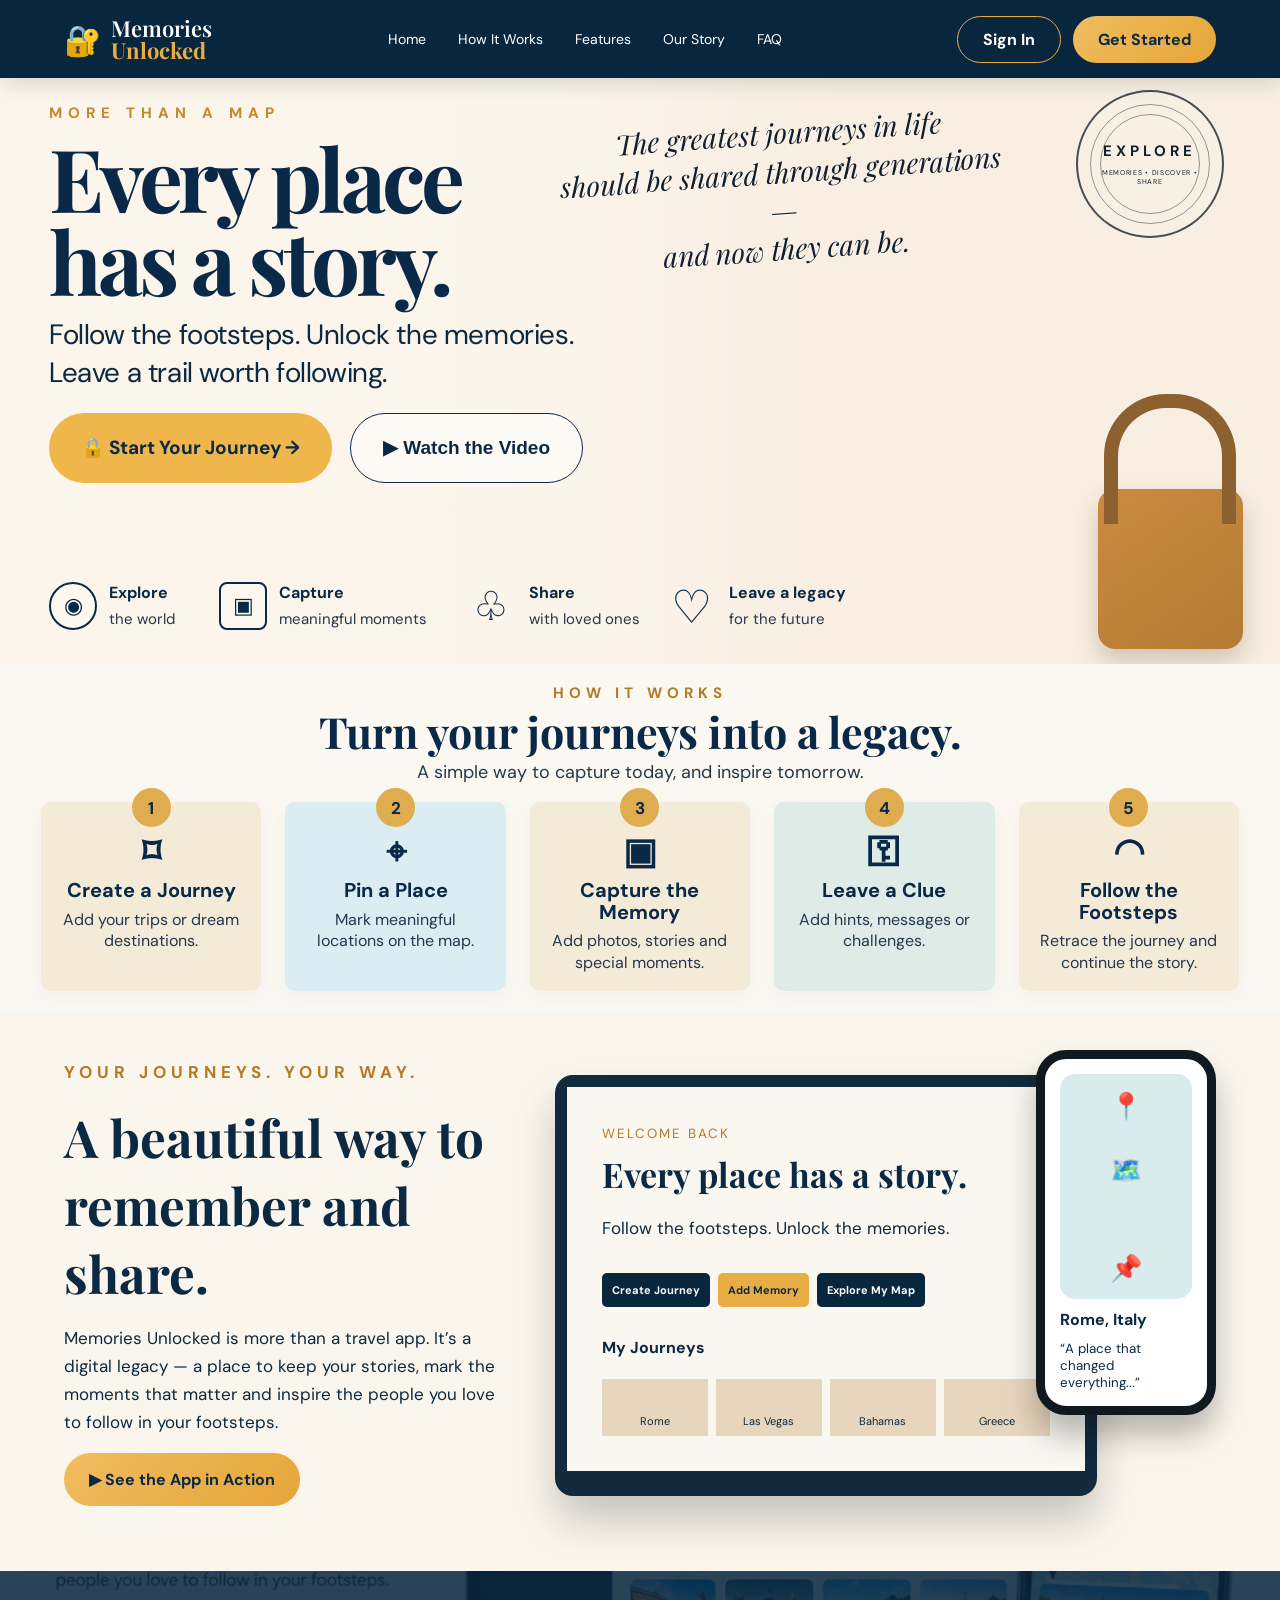
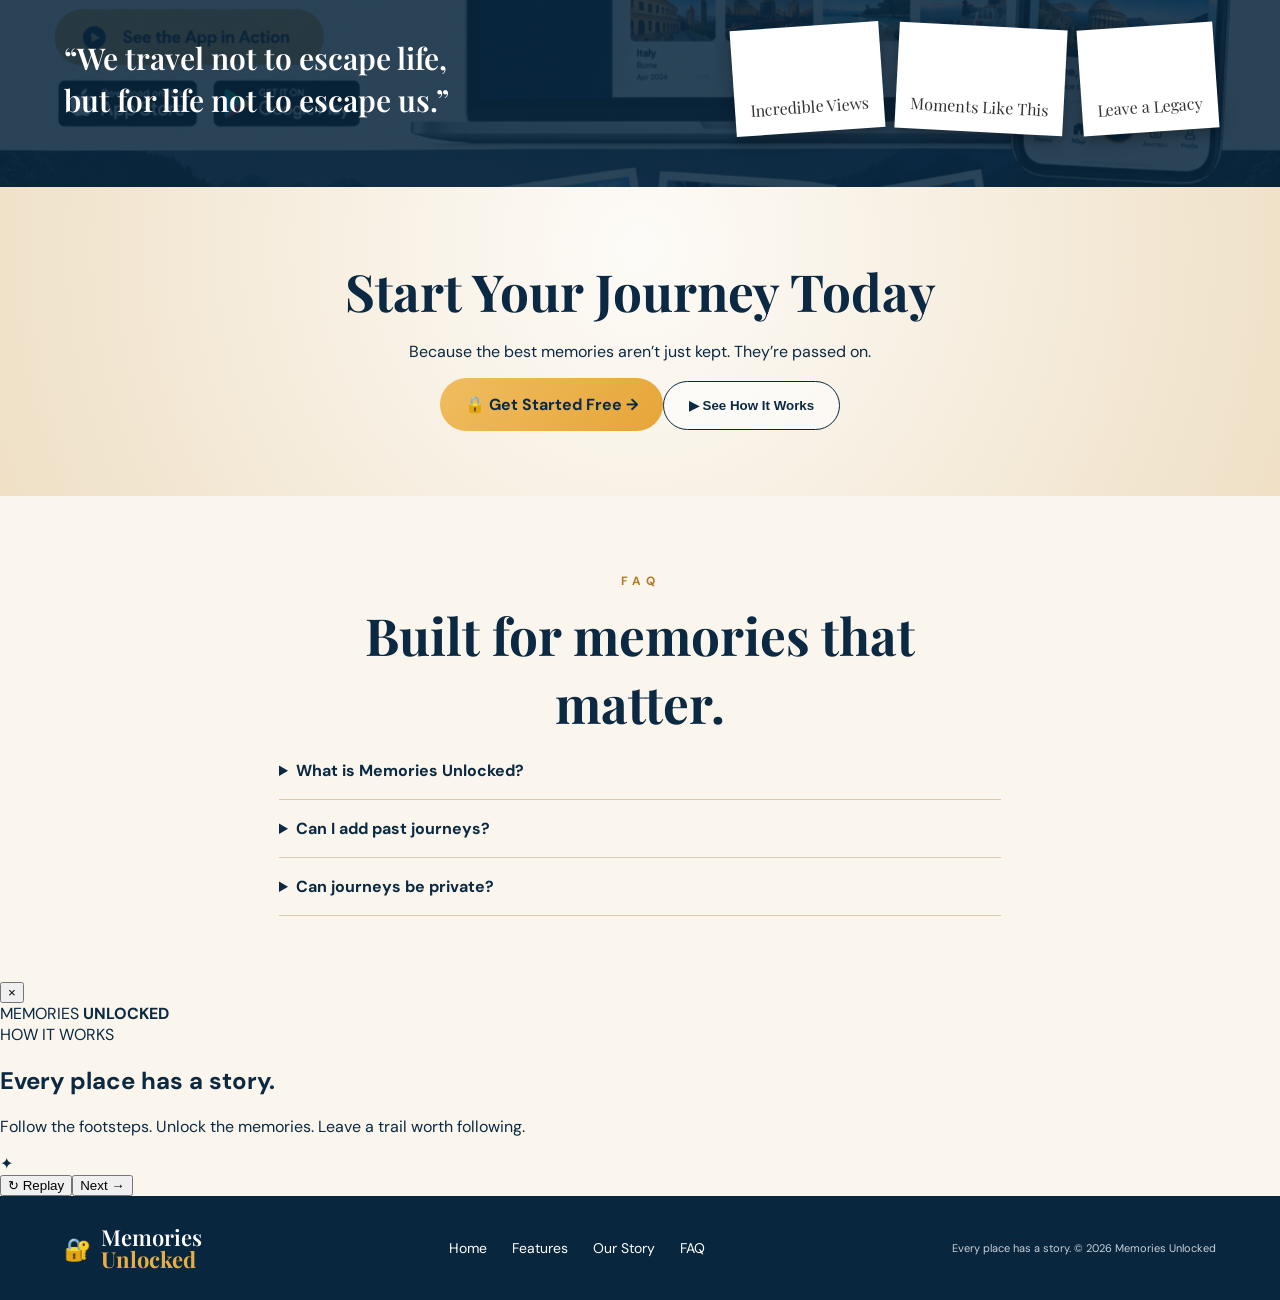
==== commit b8311d0d: "Add Memories Unlocked animated explainer modal" ====
--- a/index.html
+++ b/index.html
@@ -1,9 +1,26 @@
 <!doctype html><html lang="en"><head><meta charset="utf-8"><meta name="viewport" content="width=device-width,initial-scale=1"><title>Memories Unlocked — Every place has a story</title><meta name="description" content="Turn journeys into a legacy. Pin meaningful places, preserve memories and leave a trail worth following."><link rel="preconnect" href="https://fonts.googleapis.com"><link rel="preconnect" href="https://fonts.gstatic.com" crossorigin><link href="https://fonts.googleapis.com/css2?family=DM+Sans:wght@400;500;600;700&family=Playfair+Display:wght@600;700&display=swap" rel="stylesheet"><link rel="stylesheet" href="styles.css"><link rel="stylesheet" href="pixel.css"></head><body>
 <header><a class="brand" href="#home"><span class="lock">🔐</span><span>Memories <b>Unlocked</b></span></a><button class="menu" aria-label="Open menu">☰</button><nav><a href="#home">Home</a><a href="#how">How It Works</a><a href="#features">Features</a><a href="#story">Our Story</a><a href="#faq">FAQ</a></nav><div class="actions"><a class="btn ghost" href="https://memories-unlocked.vercel.app/">Sign In</a><a class="btn gold" href="https://memories-unlocked.vercel.app/">Get Started</a></div></header>
-<main id="home"><section class="hero"><div class="heroCopy"><p class="eyebrow">MORE THAN A MAP</p><h1>Every place<br>has a story.</h1><p class="lead">Follow the footsteps. Unlock the memories.<br>Leave a trail worth following.</p><div class="heroBtns"><a class="btn gold big" href="https://memories-unlocked.vercel.app/">🔒 Start Your Journey →</a><a class="btn light big" href="#how">▶ Watch the Video</a></div><div class="benefits"><span><b>Explore</b><small>the world</small></span><span><b>Capture</b><small>meaningful moments</small></span><span><b>Share</b><small>with loved ones</small></span><span><b>Leave a legacy</b><small>for the future</small></span></div></div><div class="heroVisual"><div class="script">The greatest journeys in life<br>should be shared through generations —<br>and now they can be.</div><div class="stamp" aria-hidden="true"><span>EXPLORE</span><small>MEMORIES • DISCOVER • SHARE</small></div><div class="padlock" aria-hidden="true"></div></div></section>
+<main id="home"><section class="hero"><div class="heroCopy"><p class="eyebrow">MORE THAN A MAP</p><h1>Every place<br>has a story.</h1><p class="lead">Follow the footsteps. Unlock the memories.<br>Leave a trail worth following.</p><div class="heroBtns"><a class="btn gold big" href="https://memories-unlocked.vercel.app/">🔒 Start Your Journey →</a><button class="btn light big video-open" type="button" data-video-open>▶ Watch the Video</button></div><div class="benefits"><span><b>Explore</b><small>the world</small></span><span><b>Capture</b><small>meaningful moments</small></span><span><b>Share</b><small>with loved ones</small></span><span><b>Leave a legacy</b><small>for the future</small></span></div></div><div class="heroVisual"><div class="script">The greatest journeys in life<br>should be shared through generations —<br>and now they can be.</div><div class="stamp" aria-hidden="true"><span>EXPLORE</span><small>MEMORIES • DISCOVER • SHARE</small></div><div class="padlock" aria-hidden="true"></div></div></section>
 <section id="how" class="section how"><p class="eyebrow">HOW IT WORKS</p><h2>Turn your journeys into a legacy.</h2><p class="sub">A simple way to capture today, and inspire tomorrow.</p><div class="steps"><article><i>1</i><strong>⌑</strong><h3>Create a Journey</h3><p>Add your trips or dream destinations.</p></article><article><i>2</i><strong>⌖</strong><h3>Pin a Place</h3><p>Mark meaningful locations on the map.</p></article><article><i>3</i><strong>▣</strong><h3>Capture the Memory</h3><p>Add photos, stories and special moments.</p></article><article><i>4</i><strong>⚿</strong><h3>Leave a Clue</h3><p>Add hints, messages or challenges.</p></article><article><i>5</i><strong>◜◝</strong><h3>Follow the Footsteps</h3><p>Retrace the journey and continue the story.</p></article></div></section>
 <section id="features" class="section showcase"><div><p class="eyebrow">YOUR JOURNEYS. YOUR WAY.</p><h2>A beautiful way to<br>remember and share.</h2><p>Memories Unlocked is more than a travel app. It’s a digital legacy — a place to keep your stories, mark the moments that matter and inspire the people you love to follow in your footsteps.</p><a class="btn gold big" href="https://memories-unlocked.vercel.app/">▶ See the App in Action</a></div><div class="devices" id="app"><div class="laptop"><div class="screen"><small>WELCOME BACK</small><h3>Every place has a story.</h3><p>Follow the footsteps. Unlock the memories.</p><div class="quick"><b>Create Journey</b><b>Add Memory</b><b>Explore My Map</b></div><h4>My Journeys</h4><div class="journeys"><span>Rome</span><span>Las Vegas</span><span>Bahamas</span><span>Greece</span></div></div></div><div class="phone"><div class="map">📍<br><span>🗺️</span><br>📌</div><b>Rome, Italy</b><small>“A place that changed everything...”</small></div></div></section>
 <section id="story" class="quote"><blockquote>“We travel not to escape life,<br>but for life not to escape us.”</blockquote><div class="polaroids"><span>Incredible Views</span><span>Moments Like This</span><span>Leave a Legacy</span></div></section>
-<section id="start" class="section final"><h2>Start Your Journey Today</h2><p>Because the best memories aren’t just kept. They’re passed on.</p><div><a class="btn gold big" href="https://memories-unlocked.vercel.app/">🔒 Get Started Free →</a><a class="btn light big" href="#how">▶ See How It Works</a></div></section>
+<section id="start" class="section final"><h2>Start Your Journey Today</h2><p>Because the best memories aren’t just kept. They’re passed on.</p><div><a class="btn gold big" href="https://memories-unlocked.vercel.app/">🔒 Get Started Free →</a><button class="btn light big video-open" type="button" data-video-open>▶ See How It Works</button></div></section>
 <section id="faq" class="section faq"><p class="eyebrow">FAQ</p><h2>Built for memories that matter.</h2><details><summary>What is Memories Unlocked?</summary><p>A digital legacy and travel-memory experience for recording journeys, meaningful locations, stories and clues that loved ones can follow later.</p></details><details><summary>Can I add past journeys?</summary><p>Yes. The product is being designed to let you backdate journeys and preserve memories from places you have already visited.</p></details><details><summary>Can journeys be private?</summary><p>Privacy and family sharing are part of the product roadmap, with private, shared and legacy journeys planned.</p></details></section></main>
+
+<div class="explainer" id="explainer" aria-hidden="true" role="dialog" aria-modal="true" aria-label="How Memories Unlocked works">
+  <div class="explainer-shell">
+    <button class="explainer-close" type="button" data-video-close aria-label="Close video">×</button>
+    <div class="explainer-stage">
+      <div class="explainer-brand">MEMORIES <b>UNLOCKED</b></div>
+      <div class="explainer-kicker" id="explainerKicker">HOW IT WORKS</div>
+      <h2 id="explainerTitle">Every place has a story.</h2>
+      <p id="explainerCopy">Follow the footsteps. Unlock the memories. Leave a trail worth following.</p>
+      <div class="explainer-visual" id="explainerVisual" aria-hidden="true"><span>✦</span></div>
+      <div class="explainer-dots" id="explainerDots" aria-label="Video progress"></div>
+      <div class="explainer-progress"><span id="explainerProgress"></span></div>
+      <div class="explainer-controls"><button type="button" data-video-replay>↻ Replay</button><button type="button" data-video-next>Next →</button></div>
+    </div>
+  </div>
+</div>
+
 <footer><a class="brand" href="#home"><span>🔐</span><span>Memories <b>Unlocked</b></span></a><div><a href="#home">Home</a><a href="#features">Features</a><a href="#story">Our Story</a><a href="#faq">FAQ</a></div><small>Every place has a story. © 2026 Memories Unlocked</small></footer><script src="script.js"></script></body></html>
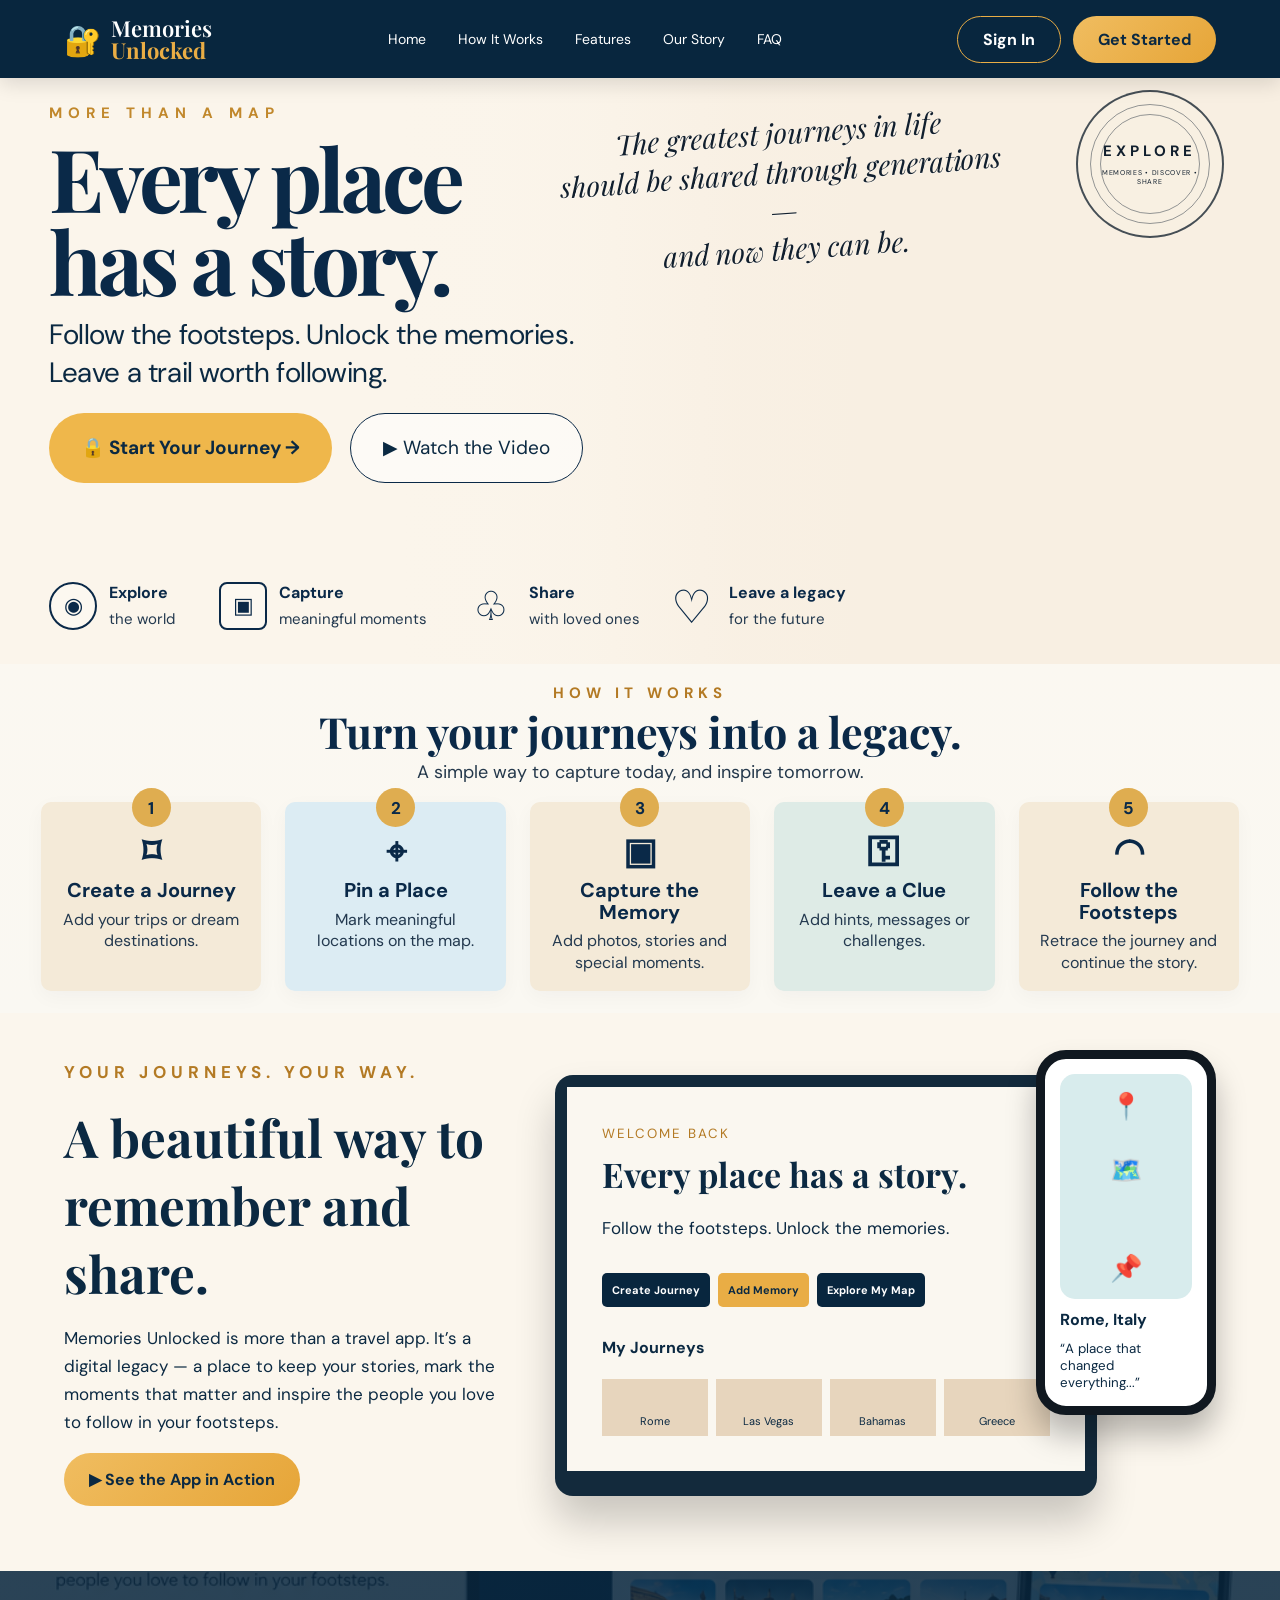
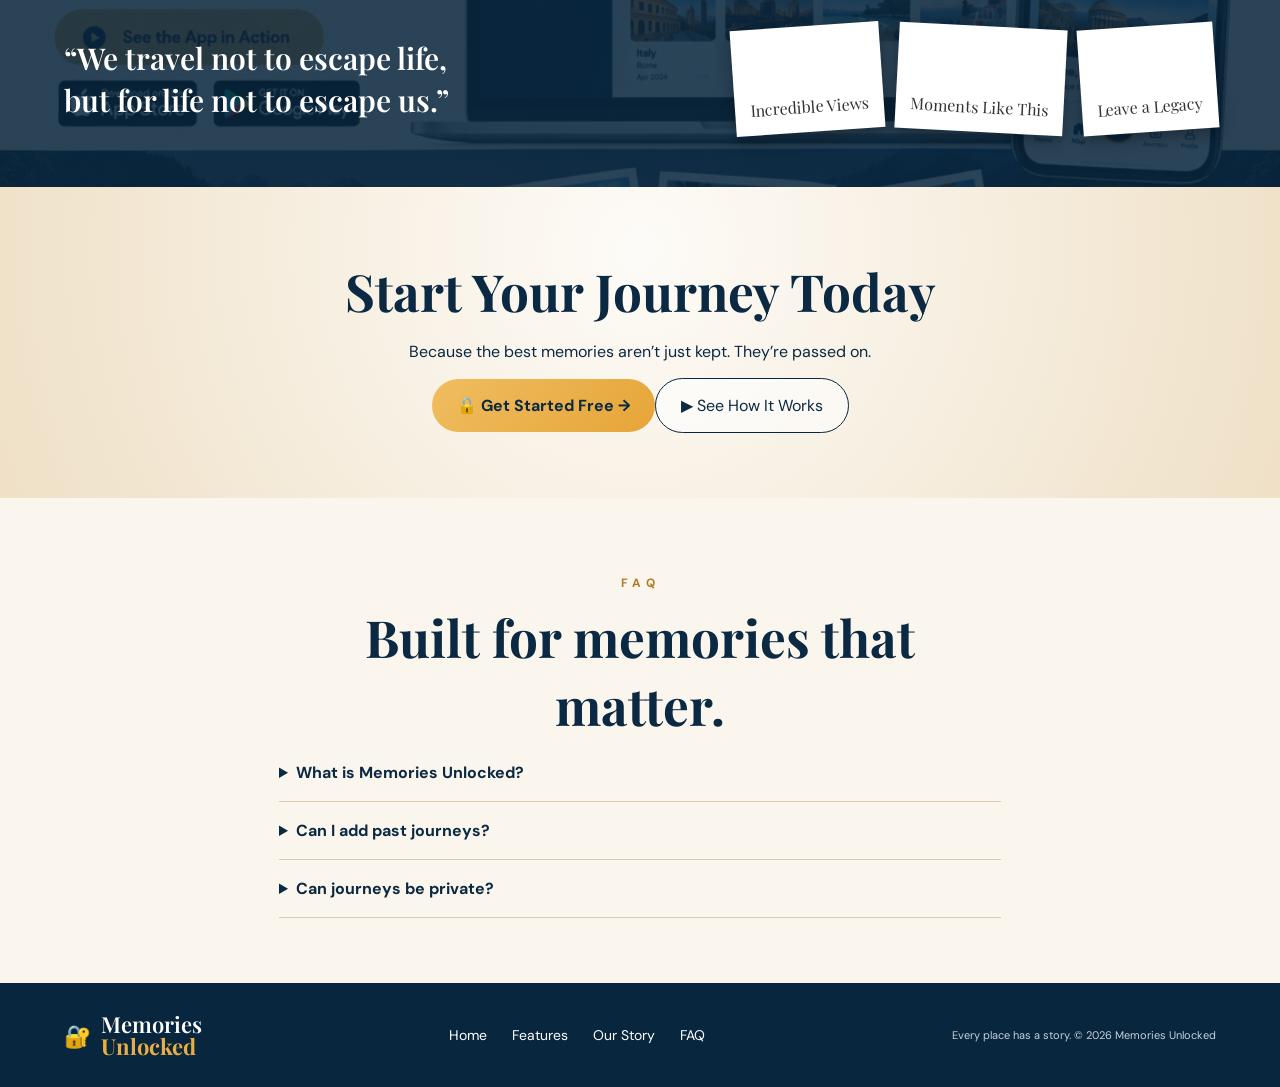
==== commit e8d653f3: "Remove hero padlock from locked website" ====
--- a/index.html
+++ b/index.html
@@ -1,6 +1,6 @@
 <!doctype html><html lang="en"><head><meta charset="utf-8"><meta name="viewport" content="width=device-width,initial-scale=1"><title>Memories Unlocked — Every place has a story</title><meta name="description" content="Turn journeys into a legacy. Pin meaningful places, preserve memories and leave a trail worth following."><link rel="preconnect" href="https://fonts.googleapis.com"><link rel="preconnect" href="https://fonts.gstatic.com" crossorigin><link href="https://fonts.googleapis.com/css2?family=DM+Sans:wght@400;500;600;700&family=Playfair+Display:wght@600;700&display=swap" rel="stylesheet"><link rel="stylesheet" href="styles.css"><link rel="stylesheet" href="pixel.css"></head><body>
 <header><a class="brand" href="#home"><span class="lock">🔐</span><span>Memories <b>Unlocked</b></span></a><button class="menu" aria-label="Open menu">☰</button><nav><a href="#home">Home</a><a href="#how">How It Works</a><a href="#features">Features</a><a href="#story">Our Story</a><a href="#faq">FAQ</a></nav><div class="actions"><a class="btn ghost" href="https://memories-unlocked.vercel.app/">Sign In</a><a class="btn gold" href="https://memories-unlocked.vercel.app/">Get Started</a></div></header>
-<main id="home"><section class="hero"><div class="heroCopy"><p class="eyebrow">MORE THAN A MAP</p><h1>Every place<br>has a story.</h1><p class="lead">Follow the footsteps. Unlock the memories.<br>Leave a trail worth following.</p><div class="heroBtns"><a class="btn gold big" href="https://memories-unlocked.vercel.app/">🔒 Start Your Journey →</a><button class="btn light big video-open" type="button" data-video-open>▶ Watch the Video</button></div><div class="benefits"><span><b>Explore</b><small>the world</small></span><span><b>Capture</b><small>meaningful moments</small></span><span><b>Share</b><small>with loved ones</small></span><span><b>Leave a legacy</b><small>for the future</small></span></div></div><div class="heroVisual"><div class="script">The greatest journeys in life<br>should be shared through generations —<br>and now they can be.</div><div class="stamp" aria-hidden="true"><span>EXPLORE</span><small>MEMORIES • DISCOVER • SHARE</small></div><div class="padlock" aria-hidden="true"></div></div></section>
+<main id="home"><section class="hero"><div class="heroCopy"><p class="eyebrow">MORE THAN A MAP</p><h1>Every place<br>has a story.</h1><p class="lead">Follow the footsteps. Unlock the memories.<br>Leave a trail worth following.</p><div class="heroBtns"><a class="btn gold big" href="https://memories-unlocked.vercel.app/">🔒 Start Your Journey →</a><button class="btn light big video-open" type="button" data-video-open>▶ Watch the Video</button></div><div class="benefits"><span><b>Explore</b><small>the world</small></span><span><b>Capture</b><small>meaningful moments</small></span><span><b>Share</b><small>with loved ones</small></span><span><b>Leave a legacy</b><small>for the future</small></span></div></div><div class="heroVisual"><div class="script">The greatest journeys in life<br>should be shared through generations —<br>and now they can be.</div><div class="stamp" aria-hidden="true"><span>EXPLORE</span><small>MEMORIES • DISCOVER • SHARE</small></div></div></section>
 <section id="how" class="section how"><p class="eyebrow">HOW IT WORKS</p><h2>Turn your journeys into a legacy.</h2><p class="sub">A simple way to capture today, and inspire tomorrow.</p><div class="steps"><article><i>1</i><strong>⌑</strong><h3>Create a Journey</h3><p>Add your trips or dream destinations.</p></article><article><i>2</i><strong>⌖</strong><h3>Pin a Place</h3><p>Mark meaningful locations on the map.</p></article><article><i>3</i><strong>▣</strong><h3>Capture the Memory</h3><p>Add photos, stories and special moments.</p></article><article><i>4</i><strong>⚿</strong><h3>Leave a Clue</h3><p>Add hints, messages or challenges.</p></article><article><i>5</i><strong>◜◝</strong><h3>Follow the Footsteps</h3><p>Retrace the journey and continue the story.</p></article></div></section>
 <section id="features" class="section showcase"><div><p class="eyebrow">YOUR JOURNEYS. YOUR WAY.</p><h2>A beautiful way to<br>remember and share.</h2><p>Memories Unlocked is more than a travel app. It’s a digital legacy — a place to keep your stories, mark the moments that matter and inspire the people you love to follow in your footsteps.</p><a class="btn gold big" href="https://memories-unlocked.vercel.app/">▶ See the App in Action</a></div><div class="devices" id="app"><div class="laptop"><div class="screen"><small>WELCOME BACK</small><h3>Every place has a story.</h3><p>Follow the footsteps. Unlock the memories.</p><div class="quick"><b>Create Journey</b><b>Add Memory</b><b>Explore My Map</b></div><h4>My Journeys</h4><div class="journeys"><span>Rome</span><span>Las Vegas</span><span>Bahamas</span><span>Greece</span></div></div></div><div class="phone"><div class="map">📍<br><span>🗺️</span><br>📌</div><b>Rome, Italy</b><small>“A place that changed everything...”</small></div></div></section>
 <section id="story" class="quote"><blockquote>“We travel not to escape life,<br>but for life not to escape us.”</blockquote><div class="polaroids"><span>Incredible Views</span><span>Moments Like This</span><span>Leave a Legacy</span></div></section>
--- a/pixel.css
+++ b/pixel.css
@@ -23,38 +23,17 @@
   .heroVisual::after{display:none!important}
   .script{position:absolute!important;top:36px!important;left:auto!important;right:20.3%!important;width:475px!important;max-width:none!important;font:italic 28px/1.38 'Playfair Display',Georgia,serif!important;text-align:center!important;color:#111f2e!important;transform:rotate(-4deg)!important;text-shadow:0 1px 0 rgba(255,255,255,.45)!important}
   .stamp{position:absolute!important;top:12px!important;right:4.4%!important;width:148px!important;height:148px!important;background:rgba(255,244,225,.12)!important;border:2px solid rgba(18,32,46,.78)!important;color:#111f2e!important}
-  .stamp:before{inset:12px!important}
-  .stamp:after{inset:22px!important}
-  .stamp span{font-size:15px!important;letter-spacing:4px!important}
-  .stamp small{font-size:7px!important;letter-spacing:.7px!important}
+  .stamp:before{inset:12px!important}.stamp:after{inset:22px!important}.stamp span{font-size:15px!important;letter-spacing:4px!important}.stamp small{font-size:7px!important;letter-spacing:.7px!important}
   .padlock{position:absolute!important;right:2.9%!important;bottom:15px!important;width:145px!important;height:160px!important;border:0!important;border-radius:17px!important;background:linear-gradient(145deg,#c98b3f,#b57b34)!important;box-shadow:0 12px 24px rgba(61,37,16,.22)!important}
   .padlock::before{content:""!important;position:absolute!important;left:50%!important;transform:translateX(-50%)!important;top:-95px!important;width:104px!important;height:116px!important;border:14px solid #8c602f!important;border-bottom:0!important;border-radius:62px 62px 0 0!important}
-  .how{padding:19px 3.2% 22px!important;background:linear-gradient(180deg,#fbf8f1,#faf8f2)!important}
-  .how>.eyebrow{margin:0 0 4px!important;font-size:15px!important;letter-spacing:5px!important}
-  .how h2{margin:0!important;font-size:43px!important;line-height:1.12!important;color:#0a2948!important}
-  .how>.sub{margin:5px 0 0!important;font-size:18px!important;color:#24384b!important}
-  .steps{margin-top:18px!important;display:grid!important;grid-template-columns:repeat(5,1fr)!important;gap:24px!important}
-  .steps article{min-height:170px!important;padding:30px 18px 17px!important;border-radius:10px!important;box-shadow:0 6px 20px rgba(12,39,64,.035)!important}
-  .steps article:nth-child(1),.steps article:nth-child(3),.steps article:nth-child(5){background:#f4ead8!important}
-  .steps article:nth-child(2){background:#dcecf3!important}
-  .steps article:nth-child(4){background:#deebe6!important}
-  .steps i{top:-14px!important;width:39px!important;height:39px!important;left:calc(50% - 19.5px)!important;font-size:17px!important;font-weight:700!important;color:#0a2948!important;background:#dfad50!important}
-  .steps strong{display:block!important;font-size:36px!important;line-height:1!important;color:#0a2948!important;margin:2px 0 10px!important}
-  .steps h3{font-size:20px!important;line-height:1.08!important;margin:0 0 7px!important;color:#0a2948!important}
-  .steps p{font-size:16px!important;line-height:1.35!important;color:#23394f!important}
-  .showcase{padding-top:28px!important}
+  .how{padding:19px 3.2% 22px!important;background:linear-gradient(180deg,#fbf8f1,#faf8f2)!important}.how>.eyebrow{margin:0 0 4px!important;font-size:15px!important;letter-spacing:5px!important}.how h2{margin:0!important;font-size:43px!important;line-height:1.12!important;color:#0a2948!important}.how>.sub{margin:5px 0 0!important;font-size:18px!important;color:#24384b!important}
+  .steps{margin-top:18px!important;display:grid!important;grid-template-columns:repeat(5,1fr)!important;gap:24px!important}.steps article{min-height:170px!important;padding:30px 18px 17px!important;border-radius:10px!important;box-shadow:0 6px 20px rgba(12,39,64,.035)!important}.steps article:nth-child(1),.steps article:nth-child(3),.steps article:nth-child(5){background:#f4ead8!important}.steps article:nth-child(2){background:#dcecf3!important}.steps article:nth-child(4){background:#deebe6!important}.steps i{top:-14px!important;width:39px!important;height:39px!important;left:calc(50% - 19.5px)!important;font-size:17px!important;font-weight:700!important;color:#0a2948!important;background:#dfad50!important}.steps strong{display:block!important;font-size:36px!important;line-height:1!important;color:#0a2948!important;margin:2px 0 10px!important}.steps h3{font-size:20px!important;line-height:1.08!important;margin:0 0 7px!important;color:#0a2948!important}.steps p{font-size:16px!important;line-height:1.35!important;color:#23394f!important}.showcase{padding-top:28px!important}
 }
 
+.video-open{appearance:none;cursor:pointer;font:inherit}.video-opened{overflow:hidden}.explainer{position:fixed;inset:0;z-index:9999;display:grid;place-items:center;padding:24px;background:rgba(3,20,34,.78);backdrop-filter:blur(14px);opacity:0;visibility:hidden;transition:.28s ease}.explainer.open{opacity:1;visibility:visible}.explainer-shell{position:relative;width:min(1040px,94vw);aspect-ratio:16/9;border-radius:30px;overflow:hidden;background:radial-gradient(circle at 78% 20%,rgba(238,183,75,.24),transparent 28%),linear-gradient(135deg,#fbf5e9 0%,#f8efe2 47%,#d8ecf0 100%);box-shadow:0 36px 90px rgba(0,0,0,.38);border:1px solid rgba(255,255,255,.45)}.explainer-shell::before{content:"";position:absolute;inset:0;background:linear-gradient(115deg,transparent 0 55%,rgba(8,38,62,.06) 55% 100%);pointer-events:none}.explainer-close{position:absolute;right:20px;top:18px;z-index:4;width:44px;height:44px;border:0;border-radius:50%;background:rgba(8,38,62,.92);color:#fff;font-size:30px;line-height:1;cursor:pointer}.explainer-stage{position:absolute;inset:0;padding:7.5% 8%;color:#08263e}.explainer-brand{font-size:13px;letter-spacing:4px;font-weight:700;color:#08263e}.explainer-brand b{color:#b47c26}.explainer-kicker{margin-top:10%;font-size:14px;letter-spacing:5px;font-weight:700;color:#b47c26}.explainer h2{margin:10px 0 12px;max-width:62%;font:700 clamp(36px,5vw,68px)/1.02 'Playfair Display',serif;color:#08263e}.explainer p{margin:0;max-width:54%;font-size:clamp(16px,1.7vw,24px);line-height:1.45;color:#23394f}.explainer-visual{position:absolute;right:9%;top:50%;transform:translateY(-50%);width:28%;aspect-ratio:1;border-radius:34px;background:rgba(255,255,255,.75);display:grid;place-items:center;box-shadow:0 20px 50px rgba(8,38,62,.12);border:1px solid rgba(8,38,62,.08)}.explainer-visual span{font-size:clamp(72px,10vw,140px);filter:drop-shadow(0 10px 18px rgba(8,38,62,.12))}.explainer-visual.pop{animation:explainerPop .55s cubic-bezier(.2,.9,.2,1.25)}@keyframes explainerPop{0%{transform:translateY(-50%) scale(.72) rotate(-6deg);opacity:.1}100%{transform:translateY(-50%) scale(1) rotate(0);opacity:1}}.explainer-dots{position:absolute;left:8%;bottom:9%;display:flex;gap:9px}.explainer-dots i{display:block;width:8px;height:8px;border-radius:50%;background:rgba(8,38,62,.22);transition:.2s}.explainer-dots i.active{width:26px;border-radius:8px;background:#e9ad45}.explainer-progress{position:absolute;left:8%;right:8%;bottom:5%;height:4px;border-radius:4px;overflow:hidden;background:rgba(8,38,62,.12)}.explainer-progress span{display:block;height:100%;width:0;background:linear-gradient(90deg,#e9ad45,#f2c66a)}.explainer-controls{position:absolute;right:8%;bottom:8%;display:flex;gap:10px}.explainer-controls button{border:1px solid rgba(8,38,62,.22);background:rgba(255,255,255,.72);color:#08263e;border-radius:999px;padding:10px 16px;font-weight:700;cursor:pointer}.explainer-controls button:last-child{background:#08263e;color:#fff;border-color:#08263e}
+
+@media(max-width:900px){.explainer{padding:10px}.explainer-shell{width:96vw;aspect-ratio:9/14;border-radius:24px}.explainer-stage{padding:12% 8%}.explainer-kicker{margin-top:18%}.explainer h2{max-width:100%;font-size:42px}.explainer p{max-width:100%;font-size:18px}.explainer-visual{position:relative;right:auto;top:auto;transform:none;width:62%;margin:38px auto 0}.explainer-visual.pop{animation:explainerPopMobile .55s cubic-bezier(.2,.9,.2,1.25)}@keyframes explainerPopMobile{0%{transform:scale(.72) rotate(-6deg);opacity:.1}100%{transform:scale(1);opacity:1}}.explainer-controls{right:8%;bottom:9%}.explainer-dots{bottom:14%}.explainer-progress{bottom:5%}}
+
 @media (min-width: 901px) and (max-width: 1250px){
-  .heroCopy{padding-left:34px!important;width:58%!important}
-  .hero h1{font-size:76px!important}
-  .hero .lead{font-size:22px!important}
-  .heroBtns .btn{font-size:16px!important;padding:0 23px!important}
-  .benefits{left:34px!important;width:760px!important;grid-template-columns:140px 210px 175px 200px!important}
-  .script{right:18%!important;width:390px!important;font-size:23px!important}
-  .stamp{right:2%!important;width:125px!important;height:125px!important}
-  .padlock{right:2%!important;width:125px!important;height:145px!important}
-  .steps{gap:15px!important}
-  .steps h3{font-size:17px!important}
-  .steps p{font-size:14px!important}
+  .heroCopy{padding-left:34px!important;width:58%!important}.hero h1{font-size:76px!important}.hero .lead{font-size:22px!important}.heroBtns .btn{font-size:16px!important;padding:0 23px!important}.benefits{left:34px!important;width:760px!important;grid-template-columns:140px 210px 175px 200px!important}.script{right:18%!important;width:390px!important;font-size:23px!important}.stamp{right:2%!important;width:125px!important;height:125px!important}.padlock{right:2%!important;width:125px!important;height:145px!important}.steps{gap:15px!important}.steps h3{font-size:17px!important}.steps p{font-size:14px!important}
 }
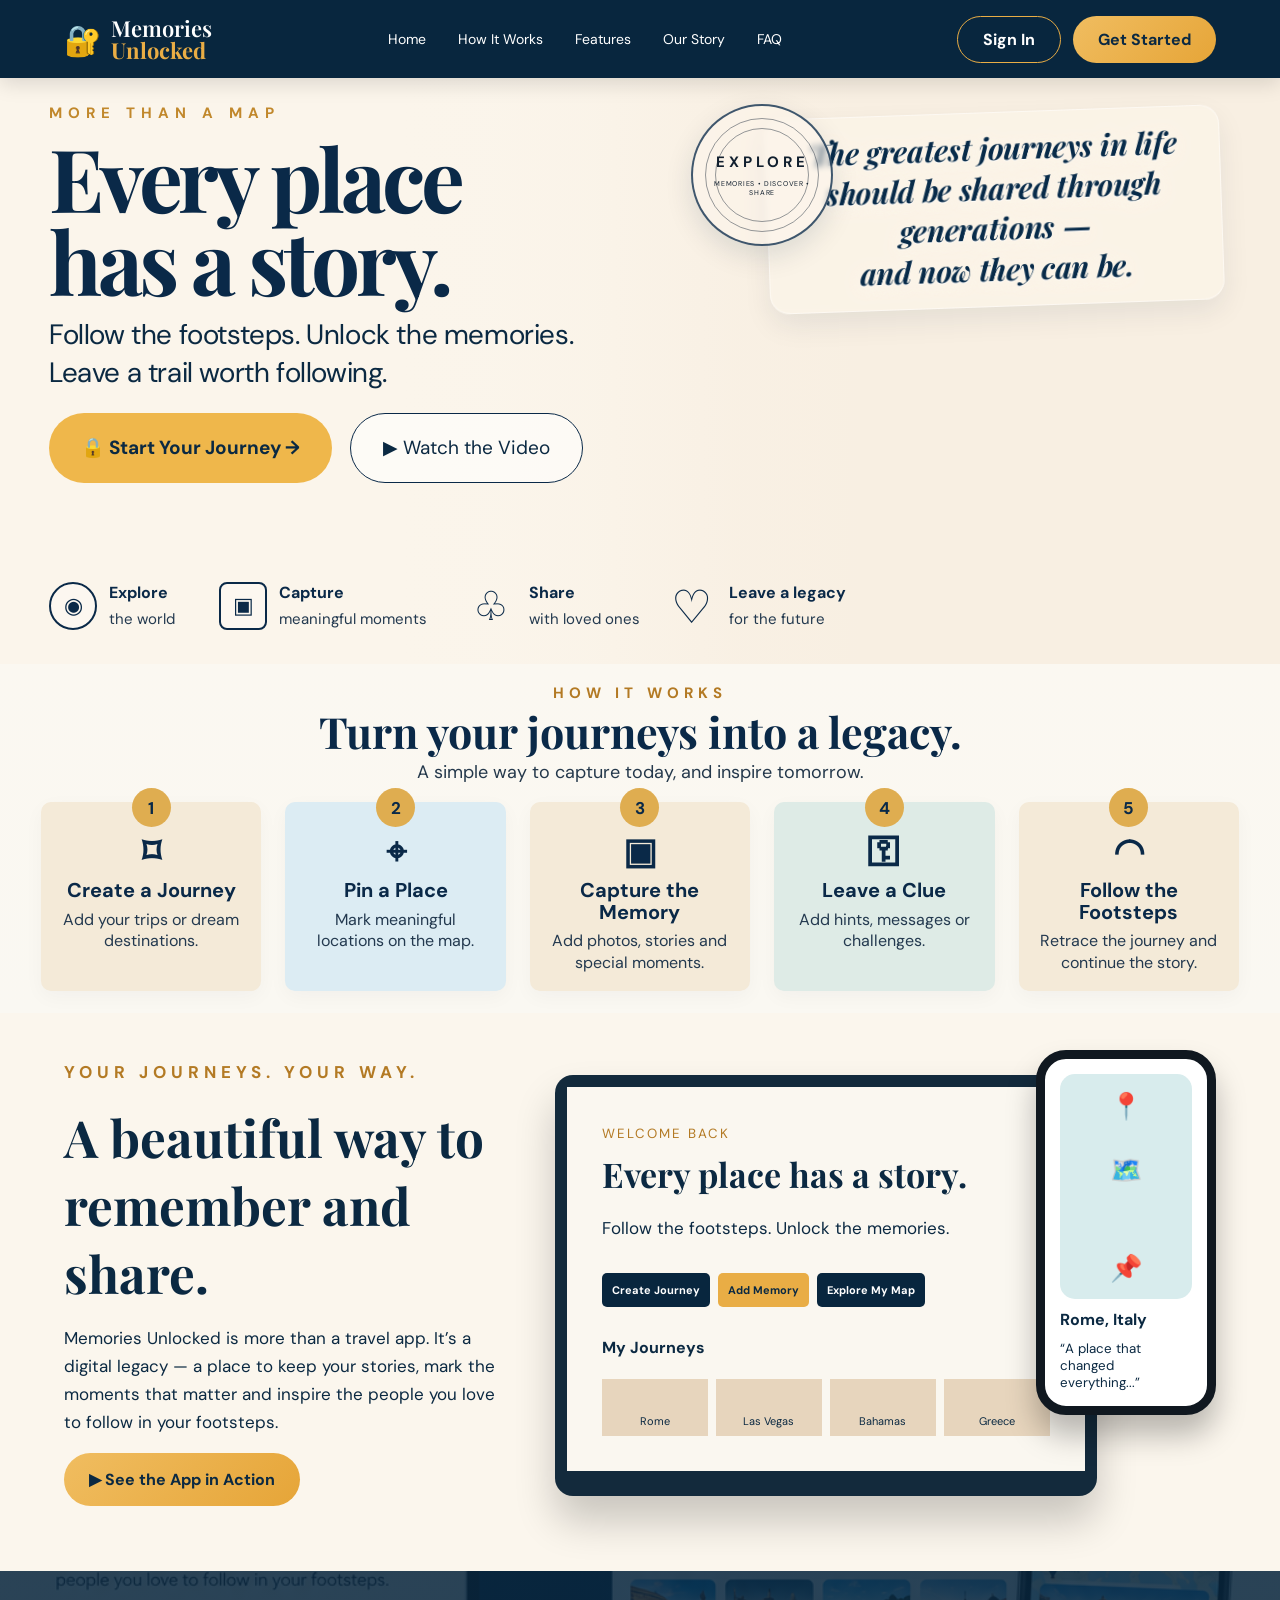
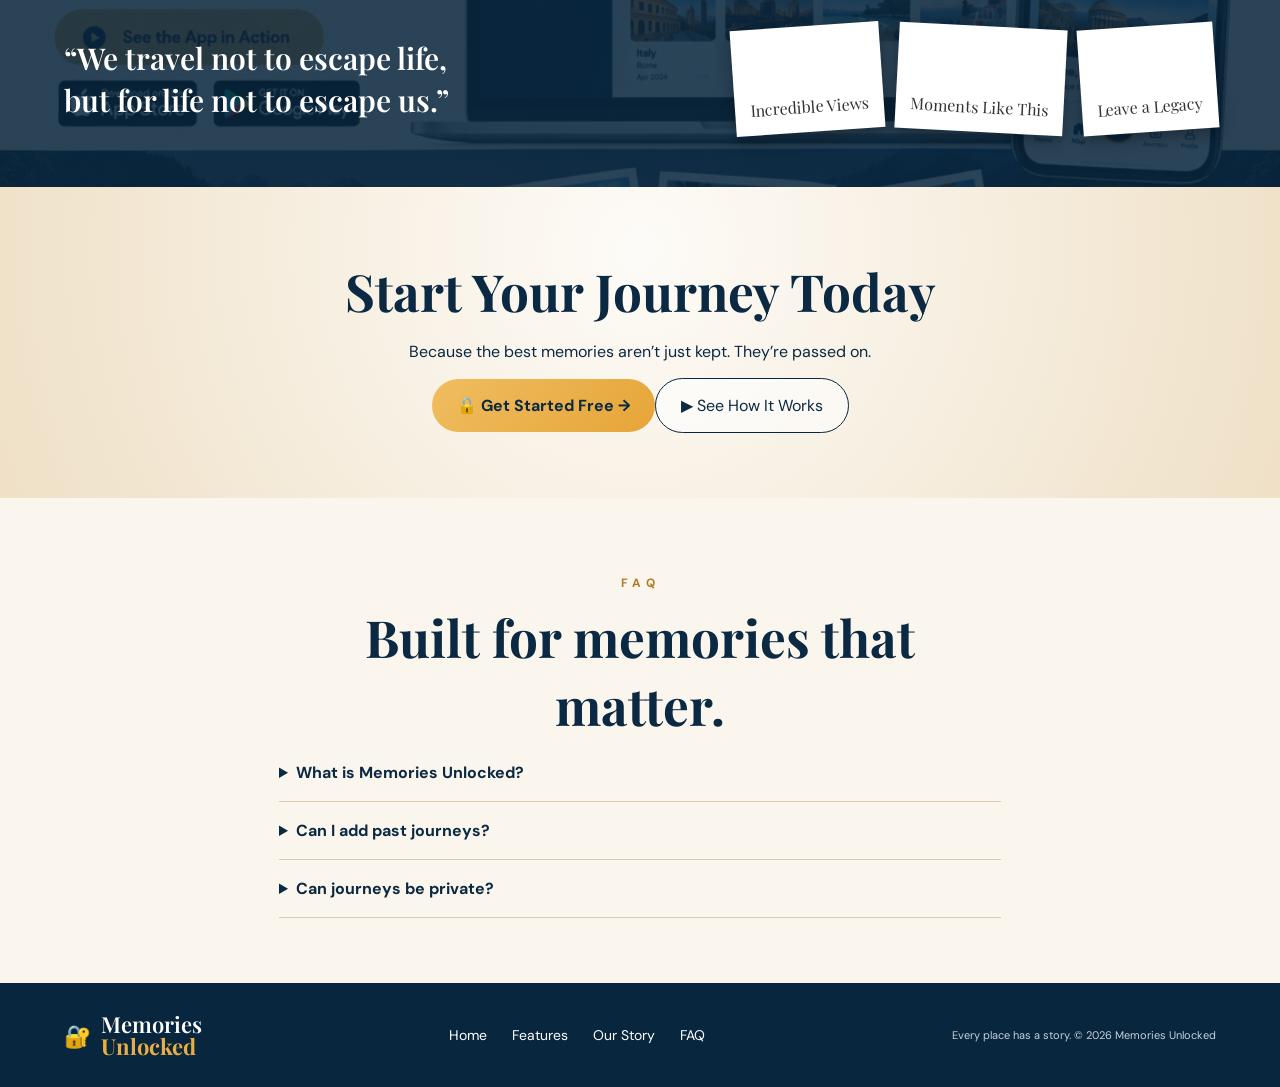
==== commit 63962a9c: "Load final hero quote and stamp refinements" ====
--- a/index.html
+++ b/index.html
@@ -1,4 +1,4 @@
-<!doctype html><html lang="en"><head><meta charset="utf-8"><meta name="viewport" content="width=device-width,initial-scale=1"><title>Memories Unlocked — Every place has a story</title><meta name="description" content="Turn journeys into a legacy. Pin meaningful places, preserve memories and leave a trail worth following."><link rel="preconnect" href="https://fonts.googleapis.com"><link rel="preconnect" href="https://fonts.gstatic.com" crossorigin><link href="https://fonts.googleapis.com/css2?family=DM+Sans:wght@400;500;600;700&family=Playfair+Display:wght@600;700&display=swap" rel="stylesheet"><link rel="stylesheet" href="styles.css"><link rel="stylesheet" href="pixel.css"></head><body>
+<!doctype html><html lang="en"><head><meta charset="utf-8"><meta name="viewport" content="width=device-width,initial-scale=1"><title>Memories Unlocked — Every place has a story</title><meta name="description" content="Turn journeys into a legacy. Pin meaningful places, preserve memories and leave a trail worth following."><link rel="preconnect" href="https://fonts.googleapis.com"><link rel="preconnect" href="https://fonts.gstatic.com" crossorigin><link href="https://fonts.googleapis.com/css2?family=DM+Sans:wght@400;500;600;700&family=Playfair+Display:wght@600;700&display=swap" rel="stylesheet"><link rel="stylesheet" href="styles.css"><link rel="stylesheet" href="pixel.css"><link rel="stylesheet" href="hero-tweaks.css?v=20260916b"></head><body>
 <header><a class="brand" href="#home"><span class="lock">🔐</span><span>Memories <b>Unlocked</b></span></a><button class="menu" aria-label="Open menu">☰</button><nav><a href="#home">Home</a><a href="#how">How It Works</a><a href="#features">Features</a><a href="#story">Our Story</a><a href="#faq">FAQ</a></nav><div class="actions"><a class="btn ghost" href="https://memories-unlocked.vercel.app/">Sign In</a><a class="btn gold" href="https://memories-unlocked.vercel.app/">Get Started</a></div></header>
 <main id="home"><section class="hero"><div class="heroCopy"><p class="eyebrow">MORE THAN A MAP</p><h1>Every place<br>has a story.</h1><p class="lead">Follow the footsteps. Unlock the memories.<br>Leave a trail worth following.</p><div class="heroBtns"><a class="btn gold big" href="https://memories-unlocked.vercel.app/">🔒 Start Your Journey →</a><button class="btn light big video-open" type="button" data-video-open>▶ Watch the Video</button></div><div class="benefits"><span><b>Explore</b><small>the world</small></span><span><b>Capture</b><small>meaningful moments</small></span><span><b>Share</b><small>with loved ones</small></span><span><b>Leave a legacy</b><small>for the future</small></span></div></div><div class="heroVisual"><div class="script">The greatest journeys in life<br>should be shared through generations —<br>and now they can be.</div><div class="stamp" aria-hidden="true"><span>EXPLORE</span><small>MEMORIES • DISCOVER • SHARE</small></div></div></section>
 <section id="how" class="section how"><p class="eyebrow">HOW IT WORKS</p><h2>Turn your journeys into a legacy.</h2><p class="sub">A simple way to capture today, and inspire tomorrow.</p><div class="steps"><article><i>1</i><strong>⌑</strong><h3>Create a Journey</h3><p>Add your trips or dream destinations.</p></article><article><i>2</i><strong>⌖</strong><h3>Pin a Place</h3><p>Mark meaningful locations on the map.</p></article><article><i>3</i><strong>▣</strong><h3>Capture the Memory</h3><p>Add photos, stories and special moments.</p></article><article><i>4</i><strong>⚿</strong><h3>Leave a Clue</h3><p>Add hints, messages or challenges.</p></article><article><i>5</i><strong>◜◝</strong><h3>Follow the Footsteps</h3><p>Retrace the journey and continue the story.</p></article></div></section>
--- a/hero-tweaks.css
+++ b/hero-tweaks.css
@@ -0,0 +1,59 @@
+/* Memories Unlocked — final hero balance refinements */
+@media (min-width:901px){
+  .script{
+    top:34px!important;
+    left:auto!important;
+    right:4.5%!important;
+    width:455px!important;
+    max-width:455px!important;
+    padding:15px 20px 17px!important;
+    border:1px solid rgba(255,255,255,.46)!important;
+    border-radius:20px!important;
+    background:rgba(255,248,238,.36)!important;
+    -webkit-backdrop-filter:blur(4px)!important;
+    backdrop-filter:blur(4px)!important;
+    box-shadow:0 12px 28px rgba(8,38,62,.08)!important;
+    color:#082b49!important;
+    font-size:30px!important;
+    line-height:1.34!important;
+    font-weight:700!important;
+    letter-spacing:-.35px!important;
+    transform:rotate(-2deg)!important;
+    text-shadow:0 1px 0 rgba(255,255,255,.9),0 3px 16px rgba(255,248,238,.9)!important;
+  }
+  .stamp{
+    top:26px!important;
+    left:54%!important;
+    right:auto!important;
+    width:142px!important;
+    height:142px!important;
+    background:rgba(255,248,238,.38)!important;
+    border-color:rgba(10,42,73,.78)!important;
+    box-shadow:0 10px 28px rgba(8,38,62,.12)!important;
+    -webkit-backdrop-filter:blur(3px)!important;
+    backdrop-filter:blur(3px)!important;
+  }
+}
+@media (min-width:901px) and (max-width:1250px){
+  .script{right:3.2%!important;width:370px!important;max-width:370px!important;font-size:24px!important;padding:13px 16px 14px!important}
+  .stamp{left:54%!important;width:120px!important;height:120px!important}
+}
+@media (max-width:900px) and (min-width:561px){
+  .script{
+    left:auto!important;
+    right:18px!important;
+    top:20px!important;
+    width:min(54%,360px)!important;
+    max-width:none!important;
+    padding:12px 14px!important;
+    border-radius:16px!important;
+    background:rgba(255,248,238,.42)!important;
+    color:#082b49!important;
+    font-size:19px!important;
+    font-weight:700!important;
+    line-height:1.32!important;
+    text-shadow:0 1px 0 rgba(255,255,255,.9)!important;
+    transform:rotate(-1.5deg)!important;
+  }
+  .stamp{left:18px!important;right:auto!important;top:22px!important;width:102px!important;height:102px!important;background:rgba(255,248,238,.38)!important}
+}
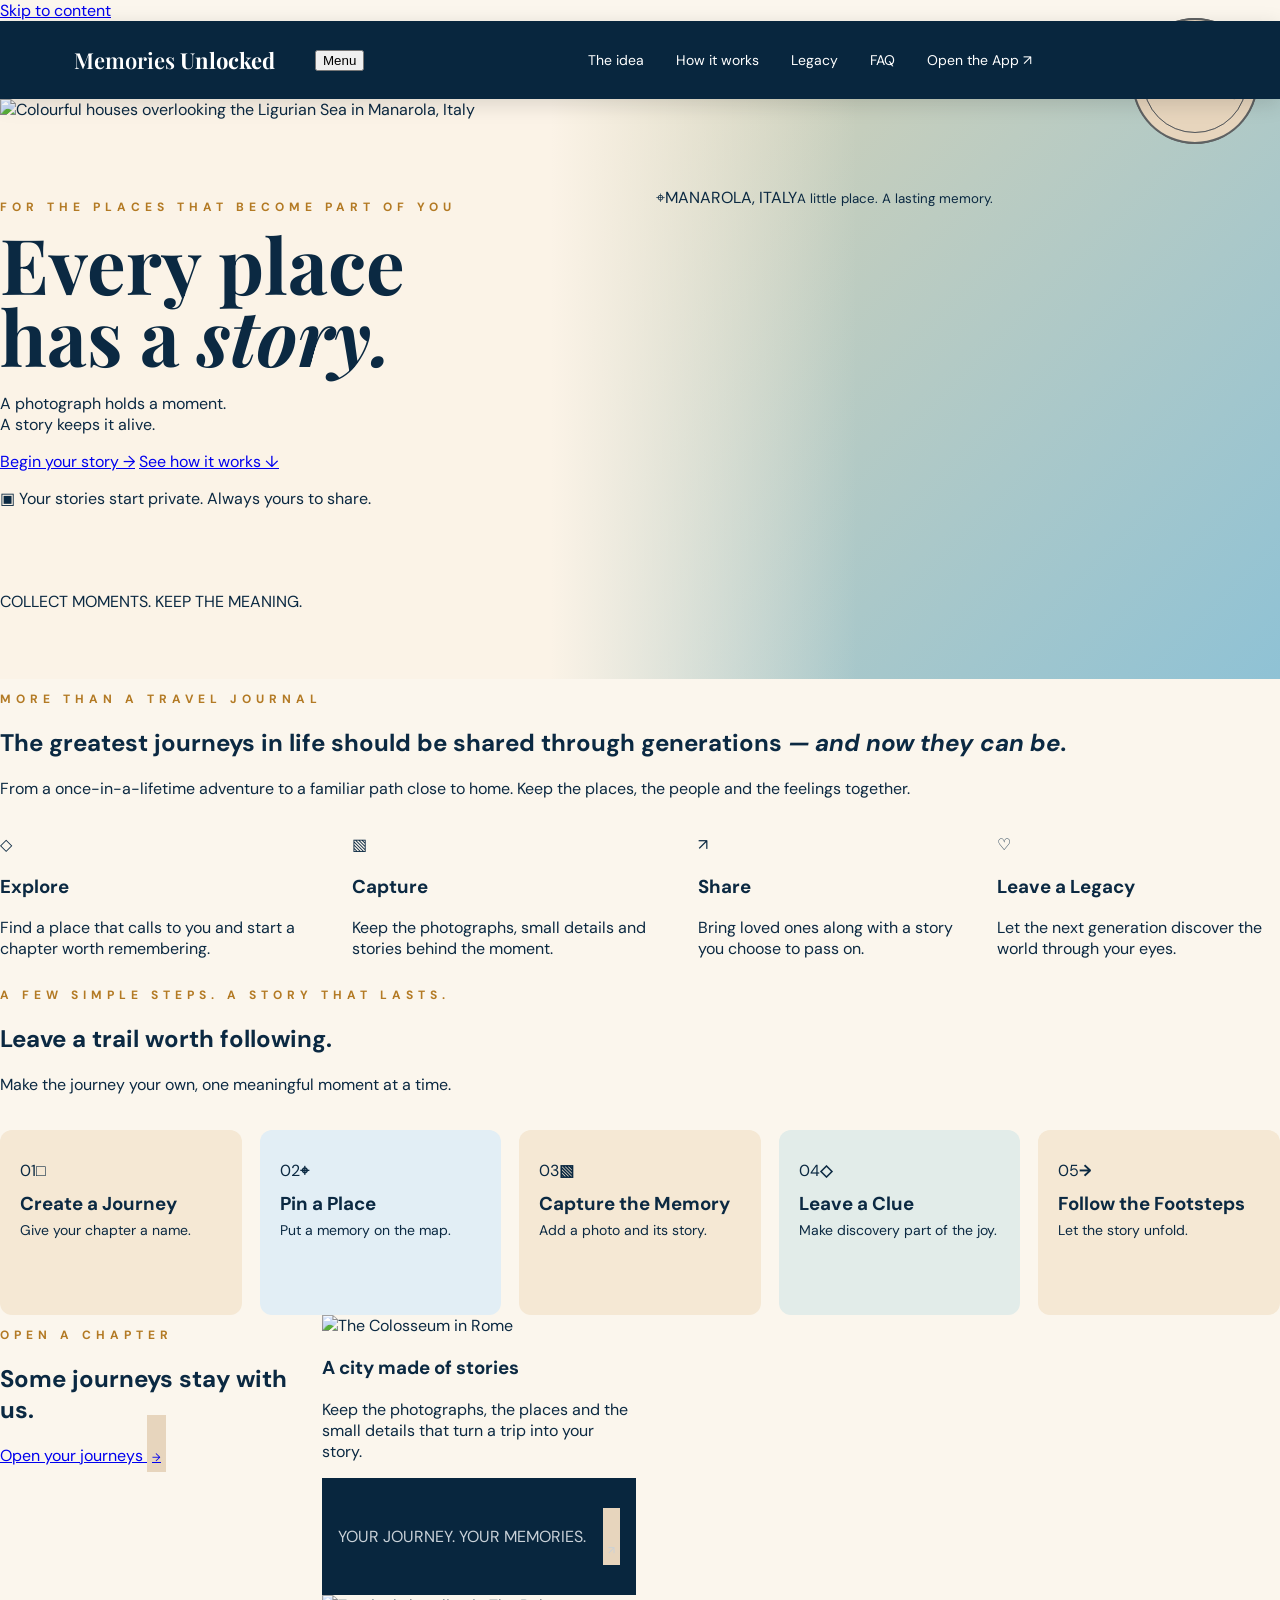
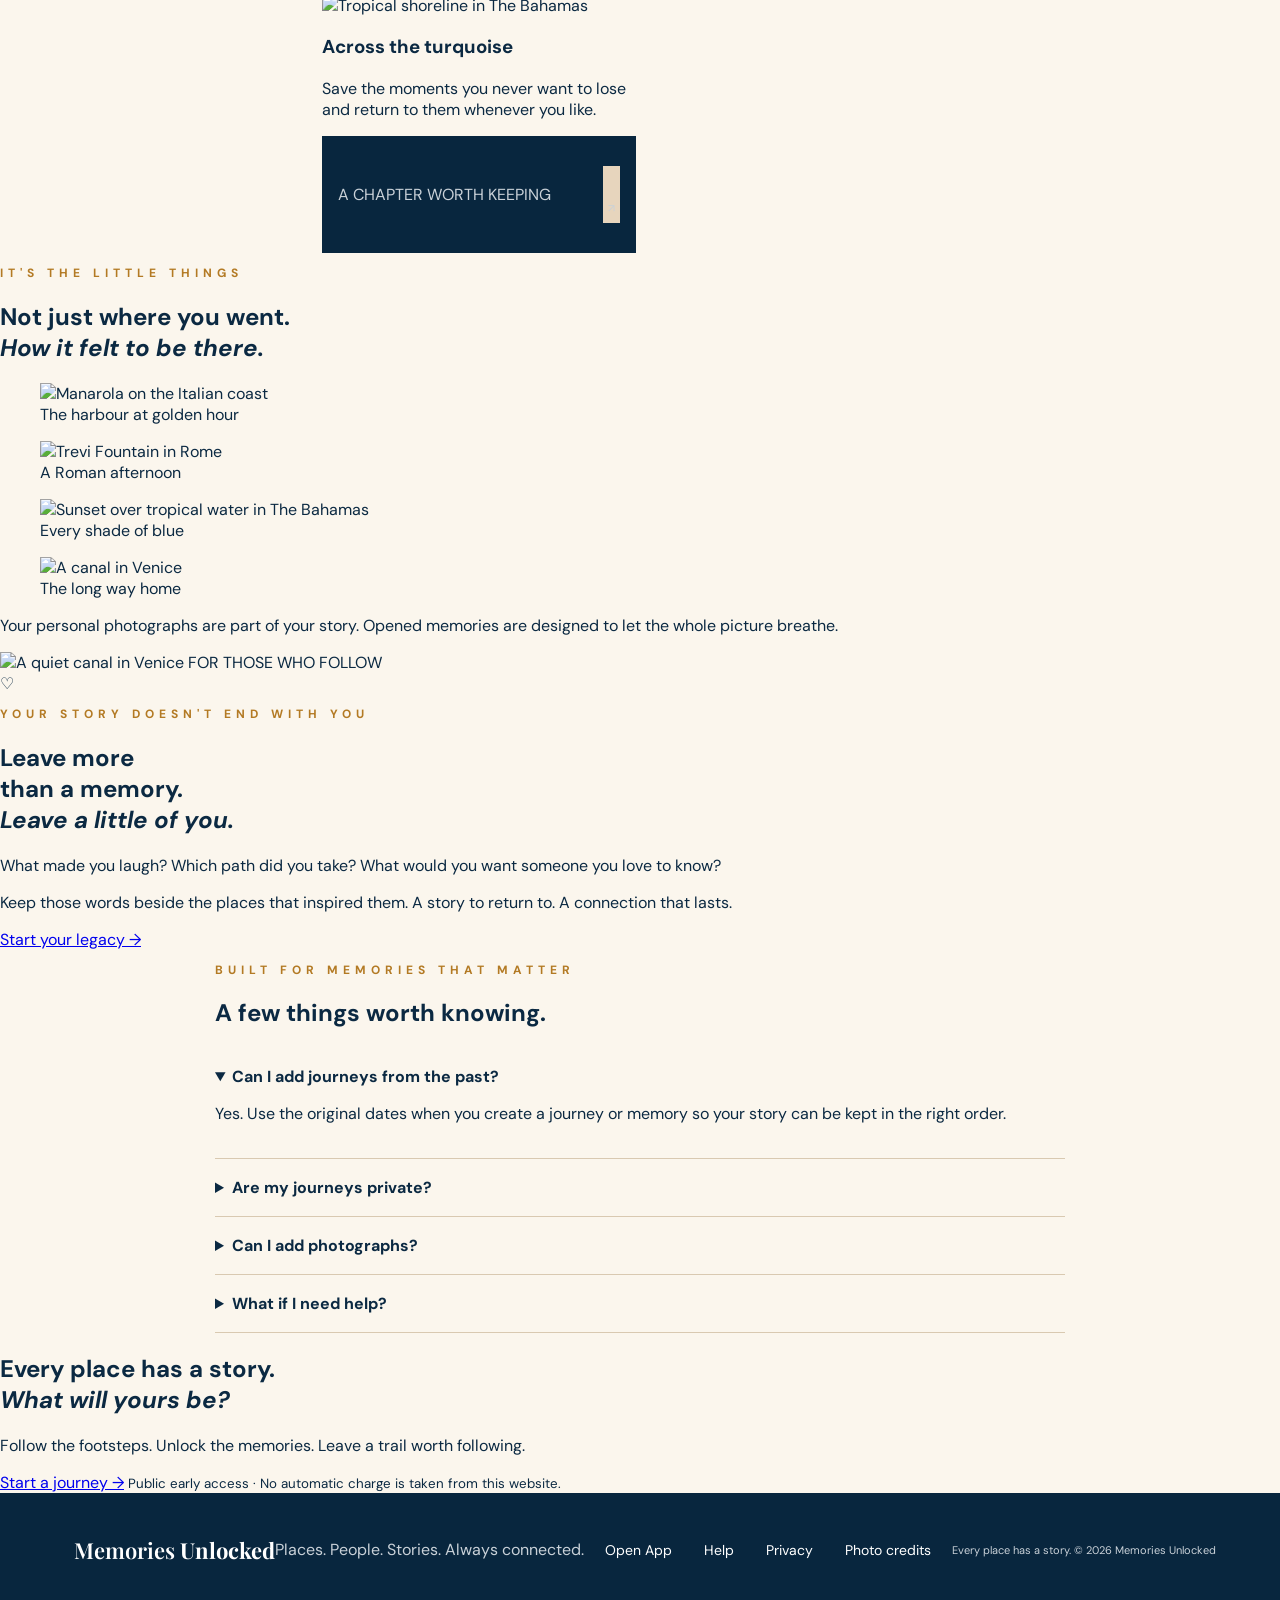
==== commit f3fda259: "Build public V2 launch homepage" ====
--- a/index.html
+++ b/index.html
@@ -1,26 +1,170 @@
-<!doctype html><html lang="en"><head><meta charset="utf-8"><meta name="viewport" content="width=device-width,initial-scale=1"><title>Memories Unlocked — Every place has a story</title><meta name="description" content="Turn journeys into a legacy. Pin meaningful places, preserve memories and leave a trail worth following."><link rel="preconnect" href="https://fonts.googleapis.com"><link rel="preconnect" href="https://fonts.gstatic.com" crossorigin><link href="https://fonts.googleapis.com/css2?family=DM+Sans:wght@400;500;600;700&family=Playfair+Display:wght@600;700&display=swap" rel="stylesheet"><link rel="stylesheet" href="styles.css"><link rel="stylesheet" href="pixel.css"><link rel="stylesheet" href="hero-tweaks.css?v=20260916b"></head><body>
-<header><a class="brand" href="#home"><span class="lock">🔐</span><span>Memories <b>Unlocked</b></span></a><button class="menu" aria-label="Open menu">☰</button><nav><a href="#home">Home</a><a href="#how">How It Works</a><a href="#features">Features</a><a href="#story">Our Story</a><a href="#faq">FAQ</a></nav><div class="actions"><a class="btn ghost" href="https://memories-unlocked.vercel.app/">Sign In</a><a class="btn gold" href="https://memories-unlocked.vercel.app/">Get Started</a></div></header>
-<main id="home"><section class="hero"><div class="heroCopy"><p class="eyebrow">MORE THAN A MAP</p><h1>Every place<br>has a story.</h1><p class="lead">Follow the footsteps. Unlock the memories.<br>Leave a trail worth following.</p><div class="heroBtns"><a class="btn gold big" href="https://memories-unlocked.vercel.app/">🔒 Start Your Journey →</a><button class="btn light big video-open" type="button" data-video-open>▶ Watch the Video</button></div><div class="benefits"><span><b>Explore</b><small>the world</small></span><span><b>Capture</b><small>meaningful moments</small></span><span><b>Share</b><small>with loved ones</small></span><span><b>Leave a legacy</b><small>for the future</small></span></div></div><div class="heroVisual"><div class="script">The greatest journeys in life<br>should be shared through generations —<br>and now they can be.</div><div class="stamp" aria-hidden="true"><span>EXPLORE</span><small>MEMORIES • DISCOVER • SHARE</small></div></div></section>
-<section id="how" class="section how"><p class="eyebrow">HOW IT WORKS</p><h2>Turn your journeys into a legacy.</h2><p class="sub">A simple way to capture today, and inspire tomorrow.</p><div class="steps"><article><i>1</i><strong>⌑</strong><h3>Create a Journey</h3><p>Add your trips or dream destinations.</p></article><article><i>2</i><strong>⌖</strong><h3>Pin a Place</h3><p>Mark meaningful locations on the map.</p></article><article><i>3</i><strong>▣</strong><h3>Capture the Memory</h3><p>Add photos, stories and special moments.</p></article><article><i>4</i><strong>⚿</strong><h3>Leave a Clue</h3><p>Add hints, messages or challenges.</p></article><article><i>5</i><strong>◜◝</strong><h3>Follow the Footsteps</h3><p>Retrace the journey and continue the story.</p></article></div></section>
-<section id="features" class="section showcase"><div><p class="eyebrow">YOUR JOURNEYS. YOUR WAY.</p><h2>A beautiful way to<br>remember and share.</h2><p>Memories Unlocked is more than a travel app. It’s a digital legacy — a place to keep your stories, mark the moments that matter and inspire the people you love to follow in your footsteps.</p><a class="btn gold big" href="https://memories-unlocked.vercel.app/">▶ See the App in Action</a></div><div class="devices" id="app"><div class="laptop"><div class="screen"><small>WELCOME BACK</small><h3>Every place has a story.</h3><p>Follow the footsteps. Unlock the memories.</p><div class="quick"><b>Create Journey</b><b>Add Memory</b><b>Explore My Map</b></div><h4>My Journeys</h4><div class="journeys"><span>Rome</span><span>Las Vegas</span><span>Bahamas</span><span>Greece</span></div></div></div><div class="phone"><div class="map">📍<br><span>🗺️</span><br>📌</div><b>Rome, Italy</b><small>“A place that changed everything...”</small></div></div></section>
-<section id="story" class="quote"><blockquote>“We travel not to escape life,<br>but for life not to escape us.”</blockquote><div class="polaroids"><span>Incredible Views</span><span>Moments Like This</span><span>Leave a Legacy</span></div></section>
-<section id="start" class="section final"><h2>Start Your Journey Today</h2><p>Because the best memories aren’t just kept. They’re passed on.</p><div><a class="btn gold big" href="https://memories-unlocked.vercel.app/">🔒 Get Started Free →</a><button class="btn light big video-open" type="button" data-video-open>▶ See How It Works</button></div></section>
-<section id="faq" class="section faq"><p class="eyebrow">FAQ</p><h2>Built for memories that matter.</h2><details><summary>What is Memories Unlocked?</summary><p>A digital legacy and travel-memory experience for recording journeys, meaningful locations, stories and clues that loved ones can follow later.</p></details><details><summary>Can I add past journeys?</summary><p>Yes. The product is being designed to let you backdate journeys and preserve memories from places you have already visited.</p></details><details><summary>Can journeys be private?</summary><p>Privacy and family sharing are part of the product roadmap, with private, shared and legacy journeys planned.</p></details></section></main>
+<!doctype html>
+<html lang="en">
+<head>
+  <meta charset="utf-8">
+  <meta name="viewport" content="width=device-width,initial-scale=1,viewport-fit=cover">
+  <title>Memories Unlocked — Every place has a story.</title>
+  <meta name="description" content="Preserve the places, photographs and stories that matter. Create private journeys, capture memories and leave a trail worth following.">
+  <meta name="theme-color" content="#08263e">
+  <meta name="robots" content="index,follow">
+  <link rel="canonical" href="https://memoriesunlocked.app/">
+  <meta property="og:type" content="website">
+  <meta property="og:title" content="Memories Unlocked — Every place has a story.">
+  <meta property="og:description" content="The places you love. The people you treasure. A story for generations to follow.">
+  <meta property="og:url" content="https://memoriesunlocked.app/">
+  <meta property="og:image" content="https://images.unsplash.com/photo-1748164521179-ae3b61c6dd90?auto=format&fit=crop&w=1600&q=85">
+  <meta name="twitter:card" content="summary_large_image">
+  <link rel="preconnect" href="https://fonts.googleapis.com">
+  <link rel="preconnect" href="https://fonts.gstatic.com" crossorigin>
+  <link rel="preconnect" href="https://images.unsplash.com">
+  <link href="https://fonts.googleapis.com/css2?family=DM+Sans:wght@400;500;600;700&family=Playfair+Display:ital,wght@0,500;0,600;1,500&display=swap" rel="stylesheet">
+  <link rel="stylesheet" href="/styles.css">
+</head>
+<body>
+  <a class="skip" href="#main">Skip to content</a>
+  <header class="site-header">
+    <a class="brand" href="/" aria-label="Memories Unlocked home">
+      <span class="brand-mark" aria-hidden="true"><span></span></span>
+      <span class="brand-copy">Memories <strong>Unlocked</strong></span>
+    </a>
+    <button class="menu-button" type="button" aria-expanded="false" aria-controls="site-nav">Menu</button>
+    <nav id="site-nav" class="site-nav" aria-label="Main navigation">
+      <a href="#idea">The idea</a>
+      <a href="#how">How it works</a>
+      <a href="#legacy">Legacy</a>
+      <a href="#faq">FAQ</a>
+      <a class="nav-app" href="https://app.memoriesunlocked.app/">Open the App <span aria-hidden="true">↗</span></a>
+    </nav>
+  </header>
 
-<div class="explainer" id="explainer" aria-hidden="true" role="dialog" aria-modal="true" aria-label="How Memories Unlocked works">
-  <div class="explainer-shell">
-    <button class="explainer-close" type="button" data-video-close aria-label="Close video">×</button>
-    <div class="explainer-stage">
-      <div class="explainer-brand">MEMORIES <b>UNLOCKED</b></div>
-      <div class="explainer-kicker" id="explainerKicker">HOW IT WORKS</div>
-      <h2 id="explainerTitle">Every place has a story.</h2>
-      <p id="explainerCopy">Follow the footsteps. Unlock the memories. Leave a trail worth following.</p>
-      <div class="explainer-visual" id="explainerVisual" aria-hidden="true"><span>✦</span></div>
-      <div class="explainer-dots" id="explainerDots" aria-label="Video progress"></div>
-      <div class="explainer-progress"><span id="explainerProgress"></span></div>
-      <div class="explainer-controls"><button type="button" data-video-replay>↻ Replay</button><button type="button" data-video-next>Next →</button></div>
-    </div>
-  </div>
-</div>
+  <main id="main">
+    <section class="hero" aria-labelledby="hero-title">
+      <img class="hero-image" src="https://images.unsplash.com/photo-1748164521179-ae3b61c6dd90?auto=format&fit=crop&w=2200&q=88" alt="Colourful houses overlooking the Ligurian Sea in Manarola, Italy">
+      <div class="hero-shade"></div>
+      <div class="hero-content">
+        <p class="eyebrow gold-text">FOR THE PLACES THAT BECOME PART OF YOU</p>
+        <h1 id="hero-title">Every place<br>has a <em>story.</em></h1>
+        <p class="hero-copy">A photograph holds a moment.<br>A story keeps it alive.</p>
+        <div class="hero-actions">
+          <a class="button primary" href="https://app.memoriesunlocked.app/">Begin your story <span aria-hidden="true">→</span></a>
+          <a class="text-link light-link" href="#how">See how it works <span aria-hidden="true">↓</span></a>
+        </div>
+        <p class="privacy-note"><span aria-hidden="true">▣</span> Your stories start private. Always yours to share.</p>
+      </div>
+      <div class="hero-location"><span aria-hidden="true">⌖</span><span>MANAROLA, ITALY<small>A little place. A lasting memory.</small></span></div>
+      <span class="hero-side">COLLECT MOMENTS. KEEP THE MEANING.</span>
+    </section>
 
-<footer><a class="brand" href="#home"><span>🔐</span><span>Memories <b>Unlocked</b></span></a><div><a href="#home">Home</a><a href="#features">Features</a><a href="#story">Our Story</a><a href="#faq">FAQ</a></div><small>Every place has a story. © 2026 Memories Unlocked</small></footer><script src="script.js"></script></body></html>+    <section id="idea" class="intro section-pad">
+      <p class="eyebrow muted">MORE THAN A TRAVEL JOURNAL</p>
+      <h2>The greatest journeys in life should be shared through generations <em>— and now they can be.</em></h2>
+      <p>From a once-in-a-lifetime adventure to a familiar path close to home. Keep the places, the people and the feelings together.</p>
+    </section>
+
+    <section class="benefits" aria-label="What Memories Unlocked helps you do">
+      <article><span class="line-icon" aria-hidden="true">◇</span><h3>Explore</h3><p>Find a place that calls to you and start a chapter worth remembering.</p></article>
+      <article><span class="line-icon" aria-hidden="true">▧</span><h3>Capture</h3><p>Keep the photographs, small details and stories behind the moment.</p></article>
+      <article><span class="line-icon" aria-hidden="true">↗</span><h3>Share</h3><p>Bring loved ones along with a story you choose to pass on.</p></article>
+      <article><span class="line-icon" aria-hidden="true">♡</span><h3>Leave a Legacy</h3><p>Let the next generation discover the world through your eyes.</p></article>
+    </section>
+
+    <section id="how" class="how section-pad">
+      <div class="section-heading centred">
+        <p class="eyebrow muted">A FEW SIMPLE STEPS. A STORY THAT LASTS.</p>
+        <h2>Leave a trail worth following.</h2>
+        <p>Make the journey your own, one meaningful moment at a time.</p>
+      </div>
+      <div class="steps">
+        <article><div><span>01</span><b aria-hidden="true">□</b></div><h3>Create a Journey</h3><p>Give your chapter a name.</p></article>
+        <article><div><span>02</span><b aria-hidden="true">⌖</b></div><h3>Pin a Place</h3><p>Put a memory on the map.</p></article>
+        <article><div><span>03</span><b aria-hidden="true">▧</b></div><h3>Capture the Memory</h3><p>Add a photo and its story.</p></article>
+        <article><div><span>04</span><b aria-hidden="true">◇</b></div><h3>Leave a Clue</h3><p>Make discovery part of the joy.</p></article>
+        <article><div><span>05</span><b aria-hidden="true">→</b></div><h3>Follow the Footsteps</h3><p>Let the story unfold.</p></article>
+      </div>
+    </section>
+
+    <section class="journeys section-pad">
+      <div class="section-heading split">
+        <div><p class="eyebrow muted">OPEN A CHAPTER</p><h2>Some journeys stay with us.</h2></div>
+        <a class="text-link" href="https://app.memoriesunlocked.app/">Open your journeys <span aria-hidden="true">→</span></a>
+      </div>
+      <div class="journey-grid">
+        <article class="journey-card">
+          <img src="https://images.unsplash.com/photo-1663143050642-69240b347b2b?auto=format&fit=crop&w=1400&q=85" alt="The Colosseum in Rome" loading="lazy">
+          <div><span class="stamp">⌖ ROME, ITALY</span><h3>A city made of stories</h3><p>Keep the photographs, the places and the small details that turn a trip into your story.</p><footer>YOUR JOURNEY. YOUR MEMORIES. <span aria-hidden="true">↗</span></footer></div>
+        </article>
+        <article class="journey-card">
+          <img src="https://images.unsplash.com/photo-1746252000665-569ff18c37fb?auto=format&fit=crop&w=1400&q=85" alt="Tropical shoreline in The Bahamas" loading="lazy">
+          <div><span class="stamp">⌖ THE BAHAMAS</span><h3>Across the turquoise</h3><p>Save the moments you never want to lose and return to them whenever you like.</p><footer>A CHAPTER WORTH KEEPING <span aria-hidden="true">↗</span></footer></div>
+        </article>
+      </div>
+    </section>
+
+    <section class="moments section-pad">
+      <div class="section-heading centred">
+        <p class="eyebrow muted">IT'S THE LITTLE THINGS</p>
+        <h2>Not just where you went.<br><em>How it felt to be there.</em></h2>
+      </div>
+      <div class="photo-grid">
+        <figure><img src="https://images.unsplash.com/photo-1748164521179-ae3b61c6dd90?auto=format&fit=crop&w=900&q=82" alt="Manarola on the Italian coast" loading="lazy"><figcaption>The harbour at golden hour</figcaption></figure>
+        <figure><img src="https://images.unsplash.com/photo-1697365200789-7aa0babf0f20?auto=format&fit=crop&w=900&q=82" alt="Trevi Fountain in Rome" loading="lazy"><figcaption>A Roman afternoon</figcaption></figure>
+        <figure><img src="https://images.unsplash.com/photo-1746252000665-569ff18c37fb?auto=format&fit=crop&w=900&q=82" alt="Sunset over tropical water in The Bahamas" loading="lazy"><figcaption>Every shade of blue</figcaption></figure>
+        <figure><img src="https://images.unsplash.com/photo-1671364546565-bfac84b09627?auto=format&fit=crop&w=900&q=82" alt="A canal in Venice" loading="lazy"><figcaption>The long way home</figcaption></figure>
+      </div>
+      <p class="photo-note">Your personal photographs are part of your story. Opened memories are designed to let the whole picture breathe.</p>
+    </section>
+
+    <section id="legacy" class="legacy">
+      <div class="legacy-image">
+        <img src="https://images.unsplash.com/photo-1671364546565-bfac84b09627?auto=format&fit=crop&w=1600&q=86" alt="A quiet canal in Venice" loading="lazy">
+        <span>FOR THOSE WHO FOLLOW</span>
+      </div>
+      <div class="legacy-copy">
+        <span class="heart" aria-hidden="true">♡</span>
+        <p class="eyebrow pale">YOUR STORY DOESN'T END WITH YOU</p>
+        <h2>Leave more<br>than a memory.<br><em>Leave a little of you.</em></h2>
+        <p>What made you laugh? Which path did you take? What would you want someone you love to know?</p>
+        <p>Keep those words beside the places that inspired them. A story to return to. A connection that lasts.</p>
+        <a class="button primary" href="https://app.memoriesunlocked.app/">Start your legacy <span aria-hidden="true">→</span></a>
+      </div>
+    </section>
+
+    <section id="faq" class="faq section-pad">
+      <div class="section-heading centred">
+        <p class="eyebrow muted">BUILT FOR MEMORIES THAT MATTER</p>
+        <h2>A few things worth knowing.</h2>
+      </div>
+      <div class="faq-grid">
+        <details open><summary>Can I add journeys from the past?</summary><p>Yes. Use the original dates when you create a journey or memory so your story can be kept in the right order.</p></details>
+        <details><summary>Are my journeys private?</summary><p>Your account content is designed to stay private to your signed-in account. You decide what you export or share.</p></details>
+        <details><summary>Can I add photographs?</summary><p>Yes. Journey covers and memory photographs can be kept with your stories. Original and edited versions can be kept separately where the feature is available.</p></details>
+        <details><summary>What if I need help?</summary><p>Visit the Help page or email <a href="mailto:support@memoriesunlocked.app">support@memoriesunlocked.app</a>.</p></details>
+      </div>
+    </section>
+
+    <section class="closing section-pad">
+      <span class="brand-mark large" aria-hidden="true"><span></span></span>
+      <h2>Every place has a story.<br><em>What will yours be?</em></h2>
+      <p>Follow the footsteps. Unlock the memories. Leave a trail worth following.</p>
+      <a class="button primary" href="https://app.memoriesunlocked.app/">Start a journey <span aria-hidden="true">→</span></a>
+      <small>Public early access · No automatic charge is taken from this website.</small>
+    </section>
+  </main>
+
+  <footer class="footer">
+    <a class="brand dark-brand" href="/">
+      <span class="brand-mark" aria-hidden="true"><span></span></span>
+      <span class="brand-copy">Memories <strong>Unlocked</strong></span>
+    </a>
+    <p>Places. People. Stories. Always connected.</p>
+    <nav aria-label="Footer navigation">
+      <a href="https://app.memoriesunlocked.app/">Open App</a>
+      <a href="/help">Help</a>
+      <a href="/privacy">Privacy</a>
+      <a href="/photo-credits">Photo credits</a>
+    </nav>
+    <small>Every place has a story. © <span id="year">2026</span> Memories Unlocked</small>
+  </footer>
+  <script src="/script.js" defer></script>
+</body>
+</html>
